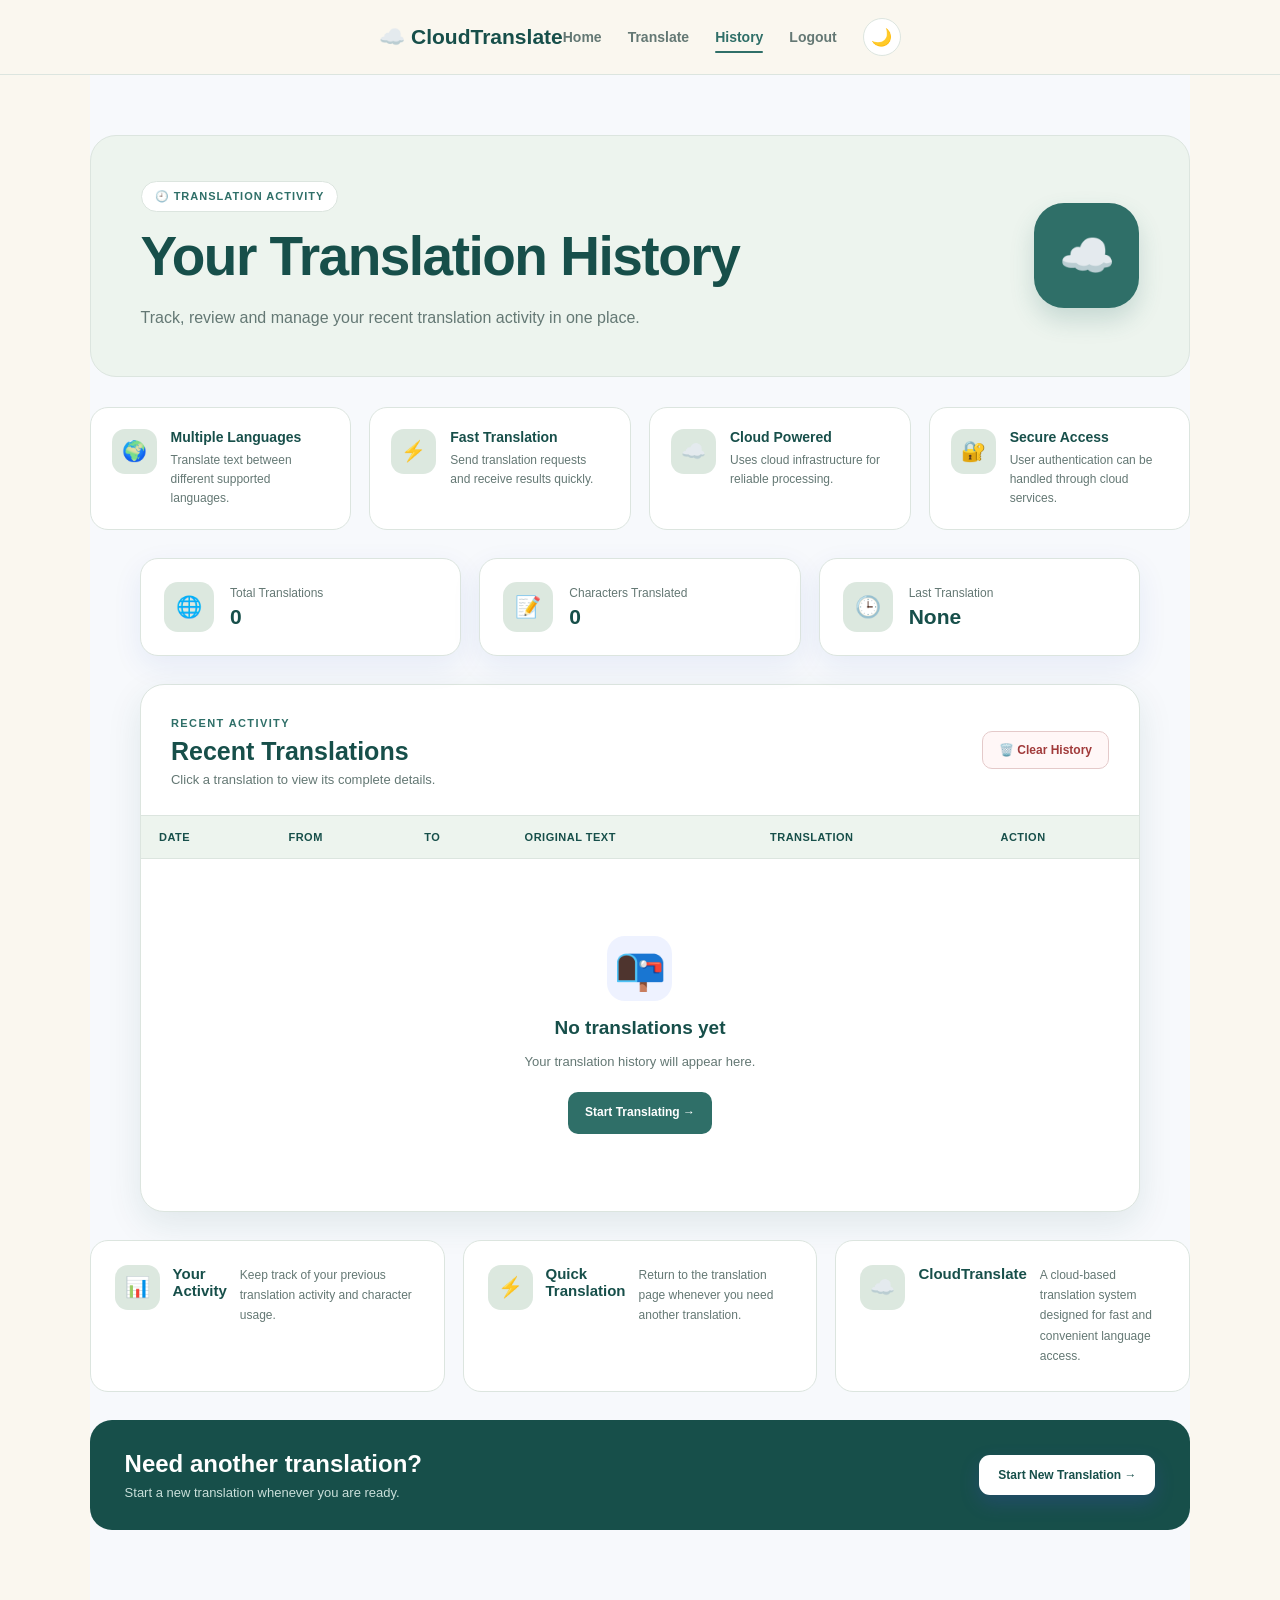
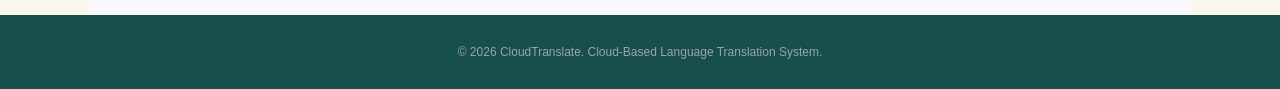
==== history.html @ 541ba76d "Initial CloudTranslate project" ====
<!DOCTYPE html>
<html lang="en">

<head>

    <meta charset="UTF-8">

    <meta
        name="viewport"
        content="width=device-width, initial-scale=1.0"
    >

    <title>Translation History - CloudTranslate</title>

    <link
        rel="stylesheet"
        href="css/style.css"
    >

    <style>

        /* =========================================
           CLOUDTRANSLATE HISTORY
           SAGE GREEN + CREAM THEME
        ========================================= */

        :root {

            --cream: #faf7ef;
            --cream-dark: #f1eadb;

            --sage: #dce8df;
            --sage-light: #edf4ee;

            --teal: #2f6f68;
            --dark-teal: #174f4a;

            --text: #18322f;
            --muted: #647874;

            --white: #ffffff;

            --border: #dce5df;

            --shadow:
                0 12px 35px
                rgba(23, 79, 74, 0.10);
        }


        /* =========================================
           PAGE
        ========================================= */

        body {

            margin: 0;

            background: var(--cream);

            color: var(--text);

            font-family:
                Arial,
                Helvetica,
                sans-serif;

            transition:
                background 0.3s ease,
                color 0.3s ease;
        }


        /* =========================================
           NAVBAR
        ========================================= */

        .navbar {

            width: 100%;

            box-sizing: border-box;

            padding: 18px 7%;

            background:
                rgba(250, 247, 239, 0.96);

            border-bottom:
                1px solid var(--border);

            position: sticky;

            top: 0;

            z-index: 1000;

            backdrop-filter:
                blur(12px);
        }


        .nav-container {

            display: flex;

            align-items: center;

            justify-content: space-between;

            max-width: 1180px;

            margin: auto;
        }


        .logo {

            color:
                var(--dark-teal);

            text-decoration: none;

            font-size: 21px;

            font-weight: 800;
        }


        .nav-links {

            display: flex;

            align-items: center;

            gap: 26px;
        }


        .nav-links a {

            color:
                var(--muted);

            text-decoration: none;

            font-size: 14px;

            font-weight: 600;

            transition: 0.2s ease;
        }


        .nav-links a:hover,
        .nav-links a.active {

            color:
                var(--teal);
        }


        .nav-links a.active {

            position: relative;
        }


        .nav-links a.active::after {

            content: "";

            position: absolute;

            left: 0;

            right: 0;

            bottom: -8px;

            height: 2px;

            background:
                var(--teal);

            border-radius: 5px;
        }


        .theme-toggle {

            width: 38px;

            height: 38px;

            border: 1px solid
                var(--border);

            border-radius: 50%;

            background:
                var(--white);

            cursor: pointer;

            font-size: 17px;

            transition: 0.2s ease;
        }


        .theme-toggle:hover {

            transform:
                translateY(-2px);

            border-color:
                var(--teal);
        }


        /* =========================================
           MAIN
        ========================================= */

        .history-page {

            width: 86%;

            max-width: 1180px;

            margin: auto;

            padding:
                60px 0 80px;
        }


        /* =========================================
           HERO
        ========================================= */

        .history-hero {

            display: flex;

            align-items: center;

            justify-content: space-between;

            gap: 30px;

            padding:
                45px 50px;

            margin-bottom: 30px;

            background:
                var(--sage-light);

            border:
                1px solid var(--border);

            border-radius: 26px;
        }


        .history-hero-content {

            max-width: 700px;
        }


        .history-hero-badge {

            display: inline-block;

            margin-bottom: 14px;

            padding:
                8px 13px;

            background:
                var(--white);

            border:
                1px solid var(--border);

            border-radius: 30px;

            color:
                var(--teal);

            font-size: 11px;

            font-weight: 800;

            letter-spacing: 1px;
        }


        .history-hero h1 {

            margin: 0;

            color:
                var(--dark-teal);

            font-size:
                clamp(35px, 5vw, 55px);

            line-height: 1.1;

            letter-spacing:
                -1.5px;
        }


        .history-hero p {

            max-width: 580px;

            margin:
                17px 0 0;

            color:
                var(--muted);

            font-size: 16px;

            line-height: 1.7;
        }


        .history-hero-icon {

            width: 105px;

            height: 105px;

            flex-shrink: 0;

            display: flex;

            align-items: center;

            justify-content: center;

            background:
                var(--teal);

            border-radius: 30px;

            color: white;

            font-size: 45px;

            box-shadow:
                0 12px 25px
                rgba(47,111,104,0.20);
        }


        /* =========================================
           FEATURE CARDS
        ========================================= */

        .history-features {

            display: grid;

            grid-template-columns:
                repeat(4, 1fr);

            gap: 18px;

            margin-bottom: 28px;
        }


        .history-feature-card {

            display: flex;

            align-items: flex-start;

            gap: 14px;

            padding: 21px;

            background:
                var(--white);

            border:
                1px solid var(--border);

            border-radius: 18px;

            transition: 0.25s ease;
        }


        .history-feature-card:hover {

            transform:
                translateY(-4px);

            box-shadow:
                var(--shadow);
        }


        .history-feature-icon {

            width: 45px;

            height: 45px;

            flex-shrink: 0;

            display: flex;

            align-items: center;

            justify-content: center;

            background:
                var(--sage);

            border-radius: 13px;

            font-size: 20px;
        }


        .history-feature-card h3 {

            margin:
                0 0 6px;

            color:
                var(--dark-teal);

            font-size: 14px;

            font-weight: 800;
        }


        .history-feature-card p {

            margin: 0;

            color:
                var(--muted);

            font-size: 12px;

            line-height: 1.6;
        }


        /* =========================================
           STATISTICS
        ========================================= */

        .history-stats {

            display: grid;

            grid-template-columns:
                repeat(3, 1fr);

            gap: 18px;

            margin-bottom: 28px;
        }


        .history-stat-card {

            display: flex;

            align-items: center;

            gap: 16px;

            padding: 23px;

            background:
                var(--white);

            border:
                1px solid var(--border);

            border-radius: 18px;

            transition: 0.25s ease;
        }


        .history-stat-card:hover {

            transform:
                translateY(-3px);

            box-shadow:
                var(--shadow);
        }


        .history-stat-icon {

            width: 50px;

            height: 50px;

            flex-shrink: 0;

            display: flex;

            align-items: center;

            justify-content: center;

            background:
                var(--sage);

            border-radius: 14px;

            font-size: 21px;
        }


        .history-stat-card span {

            display: block;

            margin-bottom: 5px;

            color:
                var(--muted);

            font-size: 12px;
        }


        .history-stat-card strong {

            display: block;

            color:
                var(--dark-teal);

            font-size: 21px;

            word-break: break-word;
        }


        /* =========================================
           HISTORY CARD
        ========================================= */

        .history-card {

            background:
                var(--white);

            border:
                1px solid var(--border);

            border-radius: 24px;

            box-shadow:
                var(--shadow);

            overflow: hidden;

            margin-bottom: 28px;
        }


        .history-card-header {

            display: flex;

            align-items: center;

            justify-content: space-between;

            gap: 20px;

            padding:
                28px 30px;

            border-bottom:
                1px solid var(--border);
        }


        .history-section-label {

            color:
                var(--teal);

            font-size: 11px;

            font-weight: 800;

            letter-spacing: 1.4px;
        }


        .history-card-header h2 {

            margin:
                6px 0;

            color:
                var(--dark-teal);

            font-size: 25px;
        }


        .history-card-header p {

            margin: 0;

            color:
                var(--muted);

            font-size: 13px;
        }


        /* =========================================
           CLEAR BUTTON
        ========================================= */

        .clear-history-button {

            padding:
                11px 16px;

            border:
                1px solid #e4caca;

            border-radius: 10px;

            background:
                #fff7f7;

            color:
                #a13b3b;

            font-size: 12px;

            font-weight: 700;

            cursor: pointer;

            transition: 0.2s ease;

            white-space: nowrap;
        }


        .clear-history-button:hover {

            background:
                #fceaea;

            transform:
                translateY(-1px);
        }


        /* =========================================
           TABLE
        ========================================= */

        .history-table-wrapper {

            width: 100%;

            overflow-x: auto;
        }


        .history-card table {

            width: 100%;

            border-collapse: collapse;

            min-width: 760px;
        }


        .history-card th {

            padding:
                15px 18px;

            text-align: left;

            background:
                var(--sage-light);

            color:
                var(--dark-teal);

            font-size: 11px;

            font-weight: 800;

            letter-spacing: 0.5px;

            border-bottom:
                1px solid var(--border);
        }


        .history-card td {

            padding:
                17px 18px;

            border-bottom:
                1px solid var(--border);

            color:
                var(--text);

            font-size: 12px;

            vertical-align: middle;
        }


        .history-card tbody tr {

            transition:
                background 0.2s ease;
        }


        .history-card tbody tr:hover {

            background:
                var(--sage-light);
        }


        .history-preview-text {

            max-width: 220px;

            color:
                var(--muted) !important;

            white-space: nowrap;

            overflow: hidden;

            text-overflow: ellipsis;
        }


        /* =========================================
           VIEW BUTTON
        ========================================= */

        .history-view-button {

            padding:
                8px 14px;

            border:
                1px solid var(--border);

            border-radius: 9px;

            background:
                var(--sage-light);

            color:
                var(--teal);

            font-size: 12px;

            font-weight: 800;

            cursor: pointer;

            transition: 0.2s ease;
        }


        .history-view-button:hover {

            background:
                var(--teal);

            color: white;

            border-color:
                var(--teal);
        }


        /* =========================================
           EMPTY HISTORY
        ========================================= */

        .empty-history {

            padding:
                60px 20px;

            text-align: center;
        }


        .empty-icon {

            font-size: 42px;

            margin-bottom: 12px;
        }


        .empty-history h3 {

            margin:
                0 0 8px;

            color:
                var(--dark-teal);

            font-size: 19px;
        }


        .empty-history p {

            margin:
                0 0 20px;

            color:
                var(--muted);

            font-size: 13px;
        }


        .history-translate-button {

            display: inline-block;

            padding:
                11px 17px;

            background:
                var(--teal);

            color: white;

            text-decoration: none;

            border-radius: 10px;

            font-size: 12px;

            font-weight: 800;
        }


        .history-translate-button:hover {

            background:
                var(--dark-teal);
        }


        /* =========================================
           INFO CARDS
        ========================================= */

        .history-info-grid {

            display: grid;

            grid-template-columns:
                repeat(3, 1fr);

            gap: 18px;

            margin-bottom: 28px;
        }


        .history-info-card {

            padding: 24px;

            background:
                var(--white);

            border:
                1px solid var(--border);

            border-radius: 18px;

            transition: 0.25s ease;
        }


        .history-info-card:hover {

            transform:
                translateY(-3px);

            box-shadow:
                var(--shadow);
        }


        .history-info-icon {

            width: 45px;

            height: 45px;

            display: flex;

            align-items: center;

            justify-content: center;

            margin-bottom: 15px;

            background:
                var(--sage);

            border-radius: 13px;

            font-size: 20px;
        }


        .history-info-card h3 {

            margin:
                0 0 8px;

            color:
                var(--dark-teal);

            font-size: 15px;
        }


        .history-info-card p {

            margin: 0;

            color:
                var(--muted);

            font-size: 12px;

            line-height: 1.7;
        }


        /* =========================================
           ACTION SECTION
        ========================================= */

        .history-action {

            display: flex;

            align-items: center;

            justify-content: space-between;

            gap: 25px;

            padding:
                30px 35px;

            background:
                var(--dark-teal);

            color: white;

            border-radius: 22px;
        }


        .history-action h2 {

            margin:
                0 0 7px;

            font-size: 24px;
        }


        .history-action p {

            margin: 0;

            color:
                #c9dfda;

            font-size: 13px;
        }


        .history-main-button {

            display: inline-block;

            padding:
                13px 19px;

            background:
                white;

            color:
                var(--dark-teal);

            text-decoration: none;

            border-radius: 11px;

            font-size: 12px;

            font-weight: 800;

            white-space: nowrap;

            transition: 0.2s ease;
        }


        .history-main-button:hover {

            transform:
                translateY(-2px);

            background:
                var(--sage-light);
        }


        /* =========================================
           FOOTER
        ========================================= */

        .footer {

            padding:
                30px 7%;

            background:
                var(--dark-teal);

            text-align: center;

            color:
                #c9dfda;

            font-size: 12px;
        }


        .footer p {

            margin: 0;
        }


        /* =========================================
           TRANSLATION MODAL
        ========================================= */

        .translation-modal {

            display: none;

            position: fixed;

            inset: 0;

            z-index: 9999;

            align-items: center;

            justify-content: center;

            padding: 20px;

            background:
                rgba(23, 79, 74, 0.55);

            backdrop-filter:
                blur(6px);
        }


        .translation-modal.show {

            display: flex;
        }


        .translation-modal-box {

            position: relative;

            width: 100%;

            max-width: 620px;

            max-height: 90vh;

            overflow-y: auto;

            padding: 32px;

            background:
                var(--white);

            border:
                1px solid var(--border);

            border-radius: 22px;

            box-shadow:
                0 25px 60px
                rgba(23,79,74,0.22);

            animation:
                translationModalIn
                0.25s ease;
        }


        @keyframes translationModalIn {

            from {

                opacity: 0;

                transform:
                    translateY(15px)
                    scale(0.97);
            }

            to {

                opacity: 1;

                transform:
                    translateY(0)
                    scale(1);
            }
        }


        /* =========================================
           CLOSE MODAL
        ========================================= */

        .close-translation-modal {

            position: absolute;

            top: 18px;

            right: 18px;

            width: 36px;

            height: 36px;

            border:
                1px solid var(--border);

            border-radius: 10px;

            background:
                var(--sage-light);

            color:
                var(--dark-teal);

            font-size: 15px;

            cursor: pointer;

            transition: 0.2s ease;
        }


        .close-translation-modal:hover {

            background:
                var(--sage);

            transform:
                scale(1.05);
        }


        /* =========================================
           MODAL ICON
        ========================================= */

        .translation-modal-icon {

            width: 52px;

            height: 52px;

            display: flex;

            align-items: center;

            justify-content: center;

            margin-bottom: 14px;

            border-radius: 14px;

            background:
                var(--sage);

            font-size: 24px;
        }


        /* =========================================
           MODAL TITLE
        ========================================= */

        .translation-modal-box h2 {

            margin: 0;

            color:
                var(--dark-teal);

            font-size: 24px;
        }


        .translation-modal-date {

            margin:
                6px 0 20px;

            color:
                var(--muted);

            font-size: 13px;
        }


        /* =========================================
           LANGUAGE FLOW
        ========================================= */

        .modal-language-flow {

            display: flex;

            align-items: center;

            gap: 12px;

            margin-bottom: 24px;

            padding:
                14px 16px;

            background:
                var(--sage-light);

            border:
                1px solid var(--border);

            border-radius: 12px;
        }


        .modal-language-flow span {

            color:
                var(--teal);

            font-size: 14px;

            font-weight: 800;
        }


        .modal-language-flow
        .modal-arrow {

            color:
                var(--muted);

            font-size: 18px;
        }


        /* =========================================
           MODAL TEXT
        ========================================= */

        .modal-text-section {

            margin-top: 18px;
        }


        .modal-text-section h3 {

            margin:
                0 0 8px;

            color:
                var(--dark-teal);

            font-size: 14px;
        }


        .modal-text-box {

            min-height: 70px;

            padding: 16px;

            background:
                var(--cream);

            border:
                1px solid var(--border);

            border-radius: 12px;

            color:
                var(--text);

            font-size: 14px;

            line-height: 1.7;

            white-space: pre-wrap;

            word-break: break-word;
        }


        .translated-modal-text {

            background:
                var(--sage-light);

            border-color:
                #bfd5ca;

            color:
                var(--dark-teal);
        }


        /* =========================================
           DARK MODE
        ========================================= */

        body.dark-mode {

            --cream: #102c29;
            --cream-dark: #153c38;

            --sage: #24534e;
            --sage-light: #183d39;

            --teal: #69aaa0;
            --dark-teal: #d8ebe6;

            --text: #e3efec;
            --muted: #a8bfba;

            --white: #173834;

            --border: #315a55;
        }


        body.dark-mode .navbar {

            background:
                rgba(16,44,41,0.96);
        }


        body.dark-mode
        .clear-history-button {

            background:
                #382626;

            border-color:
                #684040;

            color:
                #efaaaa;
        }


        body.dark-mode
        .clear-history-button:hover {

            background:
                #4a2d2d;
        }


        body.dark-mode
        .history-action {

            background:
                #0b2421;
        }


        body.dark-mode
        .history-main-button {

            color:
                #102c29;
        }


        body.dark-mode
        .translation-modal {

            background:
                rgba(4,25,22,0.72);
        }


        /* =========================================
           RESPONSIVE
        ========================================= */

        @media (max-width: 1000px) {

            .history-features {

                grid-template-columns:
                    repeat(2, 1fr);
            }

            .history-stats {

                grid-template-columns:
                    1fr;
            }

            .history-info-grid {

                grid-template-columns:
                    1fr;
            }
        }


        @media (max-width: 750px) {

            .nav-links {

                gap: 12px;
            }

            .nav-links a {

                font-size: 12px;
            }

            .history-page {

                width: 92%;

                padding-top: 40px;
            }

            .history-hero {

                padding:
                    32px 25px;

                flex-direction:
                    column;

                align-items:
                    flex-start;
            }

            .history-hero-icon {

                width: 75px;

                height: 75px;

                border-radius: 22px;

                font-size: 30px;
            }

            .history-card-header {

                flex-direction:
                    column;

                align-items:
                    flex-start;
            }

            .history-action {

                flex-direction:
                    column;

                align-items:
                    flex-start;
            }
        }


        @media (max-width: 600px) {

            .history-features {

                grid-template-columns:
                    1fr;
            }

            .nav-container {

                align-items:
                    flex-start;

                gap: 10px;
            }

            .nav-links {

                flex-wrap:
                    wrap;

                justify-content:
                    flex-end;
            }

            .translation-modal {

                padding: 12px;
            }

            .translation-modal-box {

                padding:
                    24px 18px;

                border-radius:
                    17px;
            }

            .translation-modal-box h2 {

                font-size: 20px;
            }
        }

    </style>

</head>


<body>


    <!-- =========================
         NAVBAR
    ========================= -->

    <nav class="navbar">

        <div class="nav-container">

            <a
                href="index.html"
                class="logo"
            >
                ☁️ CloudTranslate
            </a>


            <div class="nav-links">

                <a href="index.html">
                    Home
                </a>

                <a href="translate.html">
                    Translate
                </a>

                <a
                    href="history.html"
                    class="active"
                >
                    History
                </a>

                <a href="login.html">
                    Logout
                </a>

                <button
                    id="themeToggle"
                    class="theme-toggle"
                    aria-label="Toggle dark mode"
                >
                    🌙
                </button>

            </div>

        </div>

    </nav>


    <!-- =========================
         MAIN CONTENT
    ========================= -->

    <main class="history-page">


        <!-- HERO -->

        <section class="history-hero">

            <div class="history-hero-content">

                <span class="history-hero-badge">
                    🕘 TRANSLATION ACTIVITY
                </span>

                <h1>
                    Your Translation History
                </h1>

                <p>
                    Track, review and manage your
                    recent translation activity
                    in one place.
                </p>

            </div>


            <div class="history-hero-icon">
                ☁️
            </div>

        </section>


        <!-- FEATURE CARDS -->

        <section class="history-features">


            <div class="history-feature-card">

                <div class="history-feature-icon">
                    🌍
                </div>

                <div>

                    <h3>
                        Multiple Languages
                    </h3>

                    <p>
                        Translate text between
                        different supported languages.
                    </p>

                </div>

            </div>


            <div class="history-feature-card">

                <div class="history-feature-icon">
                    ⚡
                </div>

                <div>

                    <h3>
                        Fast Translation
                    </h3>

                    <p>
                        Send translation requests
                        and receive results quickly.
                    </p>

                </div>

            </div>


            <div class="history-feature-card">

                <div class="history-feature-icon">
                    ☁️
                </div>

                <div>

                    <h3>
                        Cloud Powered
                    </h3>

                    <p>
                        Uses cloud infrastructure
                        for reliable processing.
                    </p>

                </div>

            </div>


            <div class="history-feature-card">

                <div class="history-feature-icon">
                    🔐
                </div>

                <div>

                    <h3>
                        Secure Access
                    </h3>

                    <p>
                        User authentication can be
                        handled through cloud services.
                    </p>

                </div>

            </div>


        </section>


        <!-- STATISTICS -->

        <section class="history-stats">


            <div class="history-stat-card">

                <div class="history-stat-icon">
                    🌐
                </div>

                <div>

                    <span>
                        Total Translations
                    </span>

                    <strong id="totalTranslations">
                        0
                    </strong>

                </div>

            </div>


            <div class="history-stat-card">

                <div class="history-stat-icon">
                    📝
                </div>

                <div>

                    <span>
                        Characters Translated
                    </span>

                    <strong id="totalCharacters">
                        0
                    </strong>

                </div>

            </div>


            <div class="history-stat-card">

                <div class="history-stat-icon">
                    🕒
                </div>

                <div>

                    <span>
                        Last Translation
                    </span>

                    <strong id="lastTranslation">
                        None
                    </strong>

                </div>

            </div>


        </section>


        <!-- HISTORY TABLE -->

        <section class="history-card">


            <div class="history-card-header">

                <div>

                    <span class="history-section-label">
                        RECENT ACTIVITY
                    </span>

                    <h2>
                        Recent Translations
                    </h2>

                    <p>
                        Click a translation to view
                        its complete details.
                    </p>

                </div>


                <button
                    id="clearHistoryButton"
                    class="clear-history-button"
                >
                    🗑️ Clear History
                </button>

            </div>


            <div class="history-table-wrapper">

                <table>

                    <thead>

                        <tr>

                            <th>
                                Date
                            </th>

                            <th>
                                From
                            </th>

                            <th>
                                To
                            </th>

                            <th>
                                Original Text
                            </th>

                            <th>
                                Translation
                            </th>

                            <th>
                                Action
                            </th>

                        </tr>

                    </thead>


                    <tbody id="historyTableBody">

                    </tbody>

                </table>

            </div>

        </section>


        <!-- INFO CARDS -->

        <section class="history-info-grid">


            <div class="history-info-card">

                <div class="history-info-icon">
                    📊
                </div>

                <h3>
                    Your Activity
                </h3>

                <p>
                    Keep track of your previous
                    translation activity and
                    character usage.
                </p>

            </div>


            <div class="history-info-card">

                <div class="history-info-icon">
                    ⚡
                </div>

                <h3>
                    Quick Translation
                </h3>

                <p>
                    Return to the translation
                    page whenever you need
                    another translation.
                </p>

            </div>


            <div class="history-info-card">

                <div class="history-info-icon">
                    ☁️
                </div>

                <h3>
                    CloudTranslate
                </h3>

                <p>
                    A cloud-based translation
                    system designed for fast
                    and convenient language access.
                </p>

            </div>


        </section>


        <!-- START TRANSLATION -->

        <section class="history-action">

            <div>

                <h2>
                    Need another translation?
                </h2>

                <p>
                    Start a new translation
                    whenever you are ready.
                </p>

            </div>


            <a
                href="translate.html"
                class="history-main-button"
            >
                Start New Translation →
            </a>

        </section>


    </main>


    <!-- FOOTER -->

    <footer class="footer">

        <p>
            © 2026 CloudTranslate.
            Cloud-Based Language Translation System.
        </p>

    </footer>


    <!-- =========================
         TRANSLATION DETAILS MODAL
    ========================= -->

    <div
        id="translationModal"
        class="translation-modal"
    >

        <div
            class="translation-modal-box"
        >


            <button
                id="closeTranslationModal"
                class="close-translation-modal"
                aria-label="Close"
            >
                ✕
            </button>


            <div class="translation-modal-icon">
                🌐
            </div>


            <h2>
                Translation Details
            </h2>


            <p class="translation-modal-date">

                <span id="modalDate">
                    -
                </span>

            </p>


            <div class="modal-language-flow">

                <span id="modalFromLanguage">
                    English
                </span>

                <span class="modal-arrow">
                    →
                </span>

                <span id="modalToLanguage">
                    Hindi
                </span>

            </div>


            <div class="modal-text-section">

                <h3>
                    📝 Original Text
                </h3>

                <div
                    id="modalOriginalText"
                    class="modal-text-box"
                >
                    -
                </div>

            </div>


            <div class="modal-text-section">

                <h3>
                    🔄 Translation
                </h3>

                <div
                    id="modalTranslatedText"
                    class="modal-text-box translated-modal-text"
                >
                    -
                </div>

            </div>


        </div>

    </div>


    <!-- HISTORY JAVASCRIPT -->

    <script src="js/history.js"></script>


    <!-- DARK MODE -->

    <script>

        const themeToggle =
            document.getElementById(
                "themeToggle"
            );


        const savedTheme =
            localStorage.getItem(
                "cloudTranslateTheme"
            );


        if (savedTheme === "dark") {

            document.body.classList.add(
                "dark-mode"
            );

            themeToggle.innerText =
                "☀️";

        }


        themeToggle.addEventListener(
            "click",
            function () {

                document.body.classList.toggle(
                    "dark-mode"
                );


                if (
                    document.body.classList.contains(
                        "dark-mode"
                    )
                ) {

                    themeToggle.innerText =
                        "☀️";

                    localStorage.setItem(
                        "cloudTranslateTheme",
                        "dark"
                    );

                } else {

                    themeToggle.innerText =
                        "🌙";

                    localStorage.setItem(
                        "cloudTranslateTheme",
                        "light"
                    );

                }

            }
        );

    </script>


</body>

</html>
---- css/style.css ----
* {
    margin: 0;
    padding: 0;
    box-sizing: border-box;
}

html {
    scroll-behavior: smooth;
}

body {
    font-family: Arial, Helvetica, sans-serif;
    background: #f7f9fc;
    color: #172033;
}


/* =========================
   NAVBAR
========================= */

.navbar {
    width: 100%;
    padding: 20px 8%;
    display: flex;
    justify-content: space-between;
    align-items: center;
    background: white;
    border-bottom: 1px solid #e8edf5;
}

.logo {
    font-size: 22px;
    font-weight: bold;
    color: #2563eb;
}

.nav-links {
    display: flex;
    gap: 30px;
}

.nav-links a {
    text-decoration: none;
    color: #4b5563;
    font-weight: 600;
}

.nav-links a:hover {
    color: #2563eb;
}


/* =========================
   HERO
========================= */

.hero {
    min-height: 620px;
    padding: 80px 8%;
    display: flex;
    align-items: center;
    justify-content: space-between;
    gap: 60px;
    background:
        linear-gradient(135deg, #eef5ff, #ffffff);
}

.hero-content {
    max-width: 600px;
}

.small-title {
    color: #2563eb;
    font-size: 13px;
    font-weight: bold;
    letter-spacing: 1.5px;
    margin-bottom: 20px;
}

.hero h1 {
    font-size: 58px;
    line-height: 1.08;
    margin-bottom: 25px;
}

.hero h1 span {
    color: #2563eb;
}

.hero-text {
    font-size: 18px;
    line-height: 1.7;
    color: #64748b;
    margin-bottom: 35px;
}

.hero-buttons {
    display: flex;
    gap: 15px;
}

.primary-button,
.secondary-button {
    display: inline-block;
    padding: 14px 24px;
    border-radius: 10px;
    text-decoration: none;
    font-weight: bold;
}

.primary-button {
    background: #2563eb;
    color: white;
}

.primary-button:hover {
    background: #1d4ed8;
}

.secondary-button {
    background: white;
    color: #2563eb;
    border: 1px solid #dbe3f0;
}


/* =========================
   TRANSLATION CARD
========================= */

.translation-card {
    width: 430px;
    padding: 25px;
    background: white;
    border-radius: 18px;
    box-shadow: 0 20px 50px rgba(30, 64, 175, 0.12);
    border: 1px solid #e5eaf2;
}

.card-header {
    display: flex;
    align-items: center;
    gap: 10px;
    font-weight: bold;
    padding-bottom: 20px;
    border-bottom: 1px solid #edf0f5;
}

.online {
    margin-left: auto;
    color: #16a34a;
    font-size: 12px;
}

.language-row {
    display: flex;
    align-items: center;
    justify-content: space-between;
    padding: 20px 0;
}

.language-row small {
    display: block;
    color: #94a3b8;
    font-size: 10px;
    margin-bottom: 5px;
}

.language-row strong {
    font-size: 14px;
}

.swap {
    font-size: 25px;
    color: #2563eb;
}

.text-box,
.result-box {
    padding: 18px;
    border-radius: 10px;
    line-height: 1.5;
}

.text-box {
    background: #f8fafc;
    border: 1px solid #e2e8f0;
}

.result-box {
    background: #eff6ff;
    border: 1px solid #bfdbfe;
    color: #1e40af;
}

.translation-arrow {
    text-align: center;
    color: #2563eb;
    font-size: 20px;
    padding: 8px;
}


/* =========================
   ABOUT
========================= */

.about {
    max-width: 850px;
    margin: auto;
    text-align: center;
    padding: 90px 20px 50px;
}

.section-label {
    color: #2563eb;
    font-size: 12px;
    font-weight: bold;
    letter-spacing: 2px;
    margin-bottom: 15px;
}

.about h2 {
    font-size: 36px;
    margin-bottom: 20px;
}

.about p:not(.section-label) {
    color: #64748b;
    line-height: 1.8;
}


/* =========================
   FEATURES
========================= */

.features {
    padding: 50px 8% 90px;
    display: grid;
    grid-template-columns: repeat(4, 1fr);
    gap: 20px;
}

.feature-card {
    background: white;
    padding: 30px;
    border-radius: 15px;
    border: 1px solid #e5eaf2;
    transition: 0.3s;
}

.feature-card:hover {
    transform: translateY(-5px);
    box-shadow: 0 15px 35px rgba(30, 64, 175, 0.1);
}

.feature-icon {
    font-size: 30px;
    margin-bottom: 15px;
}

.feature-card h3 {
    margin-bottom: 10px;
}

.feature-card p {
    color: #64748b;
    line-height: 1.6;
}


/* =========================
   FOOTER
========================= */

footer {
    background: #111827;
    color: white;
    text-align: center;
    padding: 40px 20px;
}

footer p {
    color: #9ca3af;
    margin-top: 10px;
}

footer .copyright {
    font-size: 13px;
    margin-top: 20px;
}


/* =========================
   RESPONSIVE
========================= */

@media (max-width: 900px) {

    .hero {
        flex-direction: column;
        text-align: center;
    }

    .hero-buttons {
        justify-content: center;
    }

    .features {
        grid-template-columns: repeat(2, 1fr);
    }

}

@media (max-width: 600px) {

    .navbar {
        padding: 18px 5%;
    }

    .nav-links {
        gap: 12px;
    }

    .hero {
        padding: 60px 5%;
    }

    .hero h1 {
        font-size: 40px;
    }

    .translation-card {
        width: 100%;
    }

    .features {
        grid-template-columns: 1fr;
    }

}
/* =========================
   LOGIN PAGE
========================= */

.login-section {
    min-height: calc(100vh - 82px);
    display: flex;
    justify-content: center;
    align-items: center;
    padding: 60px 20px;
    background: linear-gradient(135deg, #eef5ff, #ffffff);
}

.login-card {
    width: 100%;
    max-width: 430px;
    background: white;
    padding: 40px;
    border-radius: 20px;
    border: 1px solid #e5eaf2;
    box-shadow: 0 20px 50px rgba(30, 64, 175, 0.12);
}

.login-icon {
    width: 60px;
    height: 60px;
    margin: 0 auto 20px;
    display: flex;
    align-items: center;
    justify-content: center;
    background: #eff6ff;
    border-radius: 15px;
    font-size: 30px;
}

.login-card h1 {
    text-align: center;
    font-size: 30px;
    margin-bottom: 10px;
    color: #172033;
}

.login-subtitle {
    text-align: center;
    color: #64748b;
    margin-bottom: 30px;
    line-height: 1.5;
}

.login-card form {
    display: flex;
    flex-direction: column;
}

.login-card label {
    font-size: 14px;
    font-weight: 600;
    color: #374151;
    margin-bottom: 8px;
}

.login-card input {
    width: 100%;
    padding: 14px 15px;
    margin-bottom: 20px;
    border: 1px solid #dbe3f0;
    border-radius: 10px;
    font-size: 15px;
    outline: none;
    background: #f8fafc;
}

.login-card input:focus {
    border-color: #2563eb;
    background: white;
}

.login-button {
    width: 100%;
    padding: 14px;
    margin-top: 5px;
    border: none;
    border-radius: 10px;
    background: #2563eb;
    color: white;
    font-size: 16px;
    font-weight: bold;
    cursor: pointer;
}

.login-button:hover {
    background: #1d4ed8;
}

.login-note {
    text-align: center;
    margin-top: 25px;
    font-size: 12px;
    color: #94a3b8;
    line-height: 1.5;
}


/* Login page footer spacing */

.login-section + footer {
    padding: 30px 20px;
}


/* Mobile */

@media (max-width: 600px) {

    .login-section {
        padding: 40px 15px;
    }

    .login-card {
        padding: 30px 22px;
    }

}
/* =========================
   CLEAN LOGIN PAGE
========================= */

.login-page {
    background: #f7f9fc;
    min-height: 100vh;
}

.login-container {
    min-height: calc(100vh - 150px);
    display: flex;
    justify-content: center;
    align-items: center;
    padding: 60px 20px;
    background: linear-gradient(135deg, #eef5ff, #ffffff);
}

.login-card {
    width: 100%;
    max-width: 430px;
    background: #ffffff;
    padding: 45px;
    border-radius: 20px;
    border: 1px solid #e5eaf2;
    box-shadow: 0 20px 50px rgba(30, 64, 175, 0.12);
}

.login-icon {
    width: 65px;
    height: 65px;
    margin: 0 auto 20px;
    display: flex;
    align-items: center;
    justify-content: center;
    background: #eff6ff;
    border-radius: 16px;
    font-size: 30px;
}

.login-card h1 {
    text-align: center;
    font-size: 30px;
    color: #172033;
    margin-bottom: 10px;
}

.login-subtitle {
    text-align: center;
    color: #64748b;
    font-size: 15px;
    margin-bottom: 30px;
}

.form-group {
    margin-bottom: 20px;
}

.form-group label {
    display: block;
    font-size: 14px;
    font-weight: 600;
    color: #374151;
    margin-bottom: 8px;
}

.form-group input {
    width: 100%;
    padding: 14px 15px;
    border: 1px solid #dbe3f0;
    border-radius: 10px;
    background: #f8fafc;
    font-size: 15px;
    color: #172033;
    outline: none;
}

.form-group input:focus {
    border-color: #2563eb;
    background: #ffffff;
}

.login-button {
    width: 100%;
    padding: 14px;
    border: none;
    border-radius: 10px;
    background: #2563eb;
    color: white;
    font-size: 16px;
    font-weight: bold;
    cursor: pointer;
}

.login-button:hover {
    background: #1d4ed8;
}

.login-note {
    text-align: center;
    color: #94a3b8;
    font-size: 12px;
    line-height: 1.6;
    margin-top: 25px;
}

.login-page footer {
    padding: 30px 20px;
}

@media (max-width: 600px) {

    .login-card {
        padding: 30px 22px;
    }

    .login-container {
        padding: 40px 15px;
    }

}
/* =========================
   TRANSLATE PAGE
========================= */

.translate-page {
    background: #f7f9fc;
}

.translate-container {
    min-height: calc(100vh - 150px);
    padding: 60px 8%;
    background: linear-gradient(135deg, #eef5ff, #ffffff);
}

.translate-heading {
    text-align: center;
    max-width: 700px;
    margin: 0 auto 40px;
}

.translate-heading h1 {
    font-size: 40px;
    margin-bottom: 12px;
    color: #172033;
}

.translate-heading p:not(.section-label) {
    color: #64748b;
    line-height: 1.6;
}

.translator-card {
    max-width: 1000px;
    margin: auto;
    padding: 30px;
    background: white;
    border: 1px solid #e5eaf2;
    border-radius: 20px;
    box-shadow: 0 20px 50px rgba(30, 64, 175, 0.10);
}

.language-selection {
    display: flex;
    align-items: end;
    justify-content: center;
    gap: 25px;
    margin-bottom: 30px;
}

.language-box {
    flex: 1;
}

.language-box label {
    display: block;
    color: #64748b;
    font-size: 12px;
    font-weight: bold;
    margin-bottom: 8px;
}

.language-box select {
    width: 100%;
    padding: 13px;
    border: 1px solid #dbe3f0;
    border-radius: 10px;
    background: #f8fafc;
    font-size: 15px;
    outline: none;
}

.swap-icon {

    width: 48px;
    height: 48px;

    display: flex;
    align-items: center;
    justify-content: center;

    background: #eef2ff;
    color: #4f46e5;

    border: none;
    border-radius: 50%;

    font-size: 24px;
    font-weight: bold;

    margin-bottom: 2px;

    cursor: pointer;

    transition: all 0.2s ease;
}

.swap-icon:hover {

    background: #e0e7ff;
    transform: rotate(180deg);

}

.swap-icon:active {

    transform: scale(0.92);

}

.translation-area {
    display: grid;
    grid-template-columns: 1fr 1fr;
    gap: 20px;
}

.text-panel {
    border: 1px solid #dbe3f0;
    border-radius: 12px;
    overflow: hidden;
}

.panel-header {
    display: flex;
    justify-content: space-between;
    align-items: center;
    padding: 14px 16px;
    background: #f8fafc;
    border-bottom: 1px solid #e5eaf2;
    font-size: 14px;
    font-weight: bold;
    color: #374151;
}

.text-panel textarea {
    width: 100%;
    height: 220px;
    padding: 18px;
    border: none;
    outline: none;
    resize: vertical;
    font-family: inherit;
    font-size: 15px;
    line-height: 1.6;
    color: #172033;
}

.translated-text {
    min-height: 220px;
    padding: 18px;
    color: #1e40af;
    line-height: 1.6;
    background: #eff6ff;
}

.copy-button {
    border: none;
    background: transparent;
    color: #2563eb;
    font-weight: bold;
    cursor: pointer;
}

.copy-button:hover {
    color: #1d4ed8;
}

.translate-button {
    display: block;
    width: 250px;
    margin: 30px auto 0;
    padding: 15px;
    border: none;
    border-radius: 10px;
    background: #2563eb;
    color: white;
    font-size: 16px;
    font-weight: bold;
    cursor: pointer;
}

.translate-button:hover {
    background: #1d4ed8;
}

.translate-message {
    text-align: center;
    margin-top: 15px;
    font-size: 14px;
    color: #64748b;
}


/* Translate page mobile */

@media (max-width: 700px) {

    .translate-container {
        padding: 40px 5%;
    }

    .language-selection {
        flex-direction: column;
        align-items: stretch;
        gap: 15px;
    }

    .swap-icon {
        margin: auto;
    }

    .translation-area {
        grid-template-columns: 1fr;
    }

    .translator-card {
        padding: 20px;
    }

}
/* =========================
   HISTORY PAGE
========================= */

.history-page {
    background: #f7f9fc;
}

.history-container {
    min-height: calc(100vh - 150px);
    padding: 60px 8%;
    background: linear-gradient(135deg, #eef5ff, #ffffff);
}

.history-heading {
    text-align: center;
    max-width: 700px;
    margin: 0 auto 40px;
}

.history-heading h1 {
    font-size: 40px;
    color: #172033;
    margin-bottom: 12px;
}

.history-heading p:not(.section-label) {
    color: #64748b;
    line-height: 1.6;
}


/* Statistics */

.history-stats {
    max-width: 1000px;
    margin: 0 auto 30px;

    display: grid;
    grid-template-columns: repeat(3, 1fr);
    gap: 20px;
}

.history-stat-card {
    display: flex;
    align-items: center;
    gap: 15px;

    background: white;
    padding: 22px;

    border: 1px solid #e5eaf2;
    border-radius: 15px;

    box-shadow: 0 10px 30px rgba(30, 64, 175, 0.06);
}

.stat-icon {
    width: 48px;
    height: 48px;

    display: flex;
    align-items: center;
    justify-content: center;

    background: #eff6ff;
    border-radius: 12px;

    font-size: 23px;
}

.history-stat-card span {
    display: block;
    color: #64748b;
    font-size: 13px;
    margin-bottom: 5px;
}

.history-stat-card strong {
    display: block;
    color: #172033;
    font-size: 22px;
}


/* History Card */

.history-card {
    max-width: 1000px;
    margin: auto;

    background: white;

    border: 1px solid #e5eaf2;
    border-radius: 18px;

    box-shadow: 0 15px 40px rgba(30, 64, 175, 0.08);

    overflow: hidden;
}

.history-card-header {
    padding: 25px;

    display: flex;
    justify-content: space-between;
    align-items: center;

    border-bottom: 1px solid #e5eaf2;
}

.history-card-header h2 {
    color: #172033;
    margin-bottom: 5px;
}

.history-card-header p {
    color: #64748b;
    font-size: 14px;
}

.clear-history-button {
    padding: 10px 16px;

    border: 1px solid #fecaca;
    border-radius: 8px;

    background: #fff1f2;
    color: #dc2626;

    font-weight: 600;
    cursor: pointer;
}

.clear-history-button:hover {
    background: #fee2e2;
}


/* Table */

.table-container {
    width: 100%;
    overflow-x: auto;
}

table {
    width: 100%;
    border-collapse: collapse;
}

th {
    padding: 15px;

    background: #f8fafc;

    color: #64748b;

    font-size: 12px;
    text-align: left;

    text-transform: uppercase;
}

td {
    padding: 18px 15px;

    border-top: 1px solid #edf0f5;

    color: #374151;

    font-size: 14px;
}


/* Empty History */

.empty-history {
    text-align: center;
    padding: 60px 20px;
}

.empty-icon {
    font-size: 45px;
    margin-bottom: 15px;
}

.empty-history h3 {
    color: #172033;
    margin-bottom: 8px;
}

.empty-history p {
    color: #94a3b8;
    margin-bottom: 20px;
}

.history-translate-button {
    display: inline-block;

    padding: 12px 20px;

    background: #2563eb;
    color: white;

    border-radius: 9px;

    text-decoration: none;
    font-weight: bold;
}

.history-translate-button:hover {
    background: #1d4ed8;
}


/* Mobile */

@media (max-width: 750px) {

    .history-container {
        padding: 40px 5%;
    }

    .history-heading h1 {
        font-size: 32px;
    }

    .history-stats {
        grid-template-columns: 1fr;
    }

    .history-card-header {
        flex-direction: column;
        align-items: flex-start;
        gap: 15px;
    }

}
/* =========================
   HISTORY PAGE
========================= */

.history-page {
    background: #f7f9fc;
}

.history-container {
    min-height: calc(100vh - 150px);
    padding: 60px 8%;
    background: linear-gradient(135deg, #eef5ff, #ffffff);
}

.history-heading {
    text-align: center;
    max-width: 700px;
    margin: 0 auto 40px;
}

.history-heading h1 {
    font-size: 40px;
    color: #172033;
    margin-bottom: 12px;
}

.history-heading p:not(.section-label) {
    color: #64748b;
    line-height: 1.6;
}


/* Statistics */

.history-stats {
    max-width: 1000px;
    margin: 0 auto 30px;

    display: grid;
    grid-template-columns: repeat(3, 1fr);
    gap: 20px;
}

.history-stat-card {
    display: flex;
    align-items: center;
    gap: 15px;

    background: white;
    padding: 22px;

    border: 1px solid #e5eaf2;
    border-radius: 15px;

    box-shadow: 0 10px 30px rgba(30, 64, 175, 0.06);
}

.stat-icon {
    width: 48px;
    height: 48px;

    display: flex;
    align-items: center;
    justify-content: center;

    background: #eff6ff;
    border-radius: 12px;

    font-size: 23px;
}

.history-stat-card span {
    display: block;
    color: #64748b;
    font-size: 13px;
    margin-bottom: 5px;
}

.history-stat-card strong {
    display: block;
    color: #172033;
    font-size: 22px;
}


/* History Card */

.history-card {
    max-width: 1000px;
    margin: auto;

    background: white;

    border: 1px solid #e5eaf2;
    border-radius: 18px;

    box-shadow: 0 15px 40px rgba(30, 64, 175, 0.08);

    overflow: hidden;
}

.history-card-header {
    padding: 25px;

    display: flex;
    justify-content: space-between;
    align-items: center;

    border-bottom: 1px solid #e5eaf2;
}

.history-card-header h2 {
    color: #172033;
    margin-bottom: 5px;
}

.history-card-header p {
    color: #64748b;
    font-size: 14px;
}

.clear-history-button {
    padding: 10px 16px;

    border: 1px solid #fecaca;
    border-radius: 8px;

    background: #fff1f2;
    color: #dc2626;

    font-weight: 600;
    cursor: pointer;
}

.clear-history-button:hover {
    background: #fee2e2;
}


/* Table */

.table-container {
    width: 100%;
    overflow-x: auto;
}

table {
    width: 100%;
    border-collapse: collapse;
}

th {
    padding: 15px;

    background: #f8fafc;

    color: #64748b;

    font-size: 12px;
    text-align: left;

    text-transform: uppercase;
}

td {
    padding: 18px 15px;

    border-top: 1px solid #edf0f5;

    color: #374151;

    font-size: 14px;
}


/* Empty History */

.empty-history {
    text-align: center;
    padding: 60px 20px;
}

.empty-icon {
    font-size: 45px;
    margin-bottom: 15px;
}

.empty-history h3 {
    color: #172033;
    margin-bottom: 8px;
}

.empty-history p {
    color: #94a3b8;
    margin-bottom: 20px;
}

.history-translate-button {
    display: inline-block;

    padding: 12px 20px;

    background: #2563eb;
    color: white;

    border-radius: 9px;

    text-decoration: none;
    font-weight: bold;
}

.history-translate-button:hover {
    background: #1d4ed8;
}


/* Mobile */

@media (max-width: 750px) {

    .history-container {
        padding: 40px 5%;
    }

    .history-heading h1 {
        font-size: 32px;
    }

    .history-stats {
        grid-template-columns: 1fr;
    }

    .history-card-header {
        flex-direction: column;
        align-items: flex-start;
        gap: 15px;
    }

}
/* =========================
   CLOUDTRANSLATE HISTORY
========================= */

.history-page {
    background: #f7f9fc;
}

.history-container {
    min-height: calc(100vh - 150px);
    padding: 60px 8%;
    background: linear-gradient(135deg, #eef5ff, #ffffff);
}

.history-heading {
    text-align: center;
    max-width: 700px;
    margin: 0 auto 40px;
}

.history-heading h1 {
    font-size: 40px;
    color: #172033;
    margin: 10px 0 12px;
}

.history-heading p {
    color: #64748b;
    line-height: 1.6;
}


/* STATISTICS */

.history-stats {
    max-width: 1000px;
    margin: 0 auto 30px;
    display: grid;
    grid-template-columns: repeat(3, 1fr);
    gap: 20px;
}

.history-stat-card {
    display: flex;
    align-items: center;
    gap: 15px;
    background: #ffffff;
    padding: 22px;
    border: 1px solid #e5eaf2;
    border-radius: 15px;
    box-shadow: 0 10px 30px rgba(30, 64, 175, 0.08);
}

.stat-icon {
    width: 48px;
    height: 48px;
    display: flex;
    align-items: center;
    justify-content: center;
    background: #eff6ff;
    border-radius: 12px;
    font-size: 23px;
}

.history-stat-card span {
    display: block;
    color: #64748b;
    font-size: 13px;
    margin-bottom: 5px;
}

.history-stat-card strong {
    display: block;
    color: #172033;
    font-size: 22px;
}


/* HISTORY CARD */

.history-card {
    max-width: 1000px;
    margin: auto;
    background: #ffffff;
    border: 1px solid #e5eaf2;
    border-radius: 18px;
    box-shadow: 0 15px 40px rgba(30, 64, 175, 0.08);
    overflow: hidden;
}

.history-card-header {
    padding: 25px;
    display: flex;
    justify-content: space-between;
    align-items: center;
    border-bottom: 1px solid #e5eaf2;
}

.history-card-header h2 {
    color: #172033;
    margin: 0 0 5px;
}

.history-card-header p {
    color: #64748b;
    font-size: 14px;
    margin: 0;
}


/* CLEAR BUTTON */

.clear-history-button {
    padding: 10px 16px;
    border: 1px solid #fecaca;
    border-radius: 8px;
    background: #fff1f2;
    color: #dc2626;
    font-weight: 600;
    cursor: pointer;
}

.clear-history-button:hover {
    background: #fee2e2;
}


/* TABLE */

.table-container {
    width: 100%;
    overflow-x: auto;
}

.history-card table {
    width: 100%;
    border-collapse: collapse;
}

.history-card th {
    padding: 15px;
    background: #f8fafc;
    color: #64748b;
    font-size: 12px;
    text-align: left;
    text-transform: uppercase;
}

.history-card td {
    padding: 18px 15px;
    border-top: 1px solid #edf0f5;
    color: #374151;
    font-size: 14px;
}


/* EMPTY HISTORY */

.empty-history {
    text-align: center;
    padding: 60px 20px;
}

.empty-icon {
    font-size: 45px;
    margin-bottom: 15px;
}

.empty-history h3 {
    color: #172033;
    margin: 0 0 8px;
}

.empty-history p {
    color: #94a3b8;
    margin-bottom: 20px;
}

.history-translate-button {
    display: inline-block;
    padding: 12px 20px;
    background: #2563eb;
    color: #ffffff;
    border-radius: 9px;
    text-decoration: none;
    font-weight: bold;
}

.history-translate-button:hover {
    background: #1d4ed8;
}


/* MOBILE */

@media (max-width: 750px) {

    .history-container {
        padding: 40px 5%;
    }

    .history-heading h1 {
        font-size: 32px;
    }

    .history-stats {
        grid-template-columns: 1fr;
    }

    .history-card-header {
        flex-direction: column;
        align-items: flex-start;
        gap: 15px;
    }
}
/* =====================================================
   CLOUDTRANSLATE - ADVANCED TRANSLATE PAGE
===================================================== */


/* =========================
   TRANSLATE HERO
========================= */

.translate-hero {

    display: flex;
    justify-content: space-between;
    align-items: center;

    gap: 30px;

    margin-bottom: 35px;

}


.translate-hero h1 {

    font-size: 42px;

    line-height: 1.15;

    margin: 8px 0 15px;

    color: #172554;

}


.translate-hero h1 span {

    color: #4f46e5;

}


.translate-description {

    max-width: 650px;

    color: #64748b;

    font-size: 16px;

    line-height: 1.7;

}


.translate-hero-badge {

    display: flex;

    align-items: center;

    gap: 14px;

    padding: 16px 20px;

    background: rgba(255,255,255,0.9);

    border: 1px solid #e2e8f0;

    border-radius: 16px;

    box-shadow: 0 10px 30px rgba(15,23,42,0.08);

    min-width: 210px;

}


.hero-badge-icon {

    width: 48px;

    height: 48px;

    display: flex;

    align-items: center;

    justify-content: center;

    background: #eef2ff;

    border-radius: 12px;

    font-size: 23px;

}


.translate-hero-badge strong {

    display: block;

    color: #1e293b;

    font-size: 15px;

}


.translate-hero-badge span {

    display: block;

    margin-top: 4px;

    color: #64748b;

    font-size: 12px;

}


/* =========================
   LANGUAGE SELECTION
========================= */

.language-selection {

    display: flex;

    align-items: flex-end;

    justify-content: center;

    gap: 20px;

    margin-bottom: 28px;

}


.language-box {

    flex: 1;

}


.language-box label {

    display: block;

    margin-bottom: 8px;

    font-size: 11px;

    font-weight: 700;

    letter-spacing: 1px;

    color: #64748b;

}


.language-select-wrapper {

    display: flex;

    align-items: center;

    gap: 10px;

    background: #f8fafc;

    border: 1px solid #e2e8f0;

    border-radius: 12px;

    padding: 0 14px;

    transition: 0.2s ease;

}


.language-select-wrapper:focus-within {

    border-color: #818cf8;

    box-shadow: 0 0 0 3px rgba(99,102,241,0.1);

}


.language-icon {

    font-size: 18px;

}


.language-select-wrapper select {

    width: 100%;

    border: none;

    outline: none;

    background: transparent;

    padding: 14px 5px;

    font-size: 14px;

    font-weight: 600;

    color: #1e293b;

    cursor: pointer;

}


/* =========================
   SWAP BUTTON
========================= */

.swap-icon {

    flex-shrink: 0;

    width: 48px;

    height: 48px;

    display: flex;

    align-items: center;

    justify-content: center;

    border: 1px solid #c7d2fe;

    border-radius: 50%;

    background: #eef2ff;

    color: #4f46e5;

    font-size: 24px;

    font-weight: bold;

    cursor: pointer;

    transition: all 0.25s ease;

}


.swap-icon:hover {

    background: #4f46e5;

    color: white;

    transform: rotate(180deg);

    box-shadow: 0 8px 20px rgba(79,70,229,0.25);

}


.swap-icon:active {

    transform: scale(0.92);

}


/* =========================
   TRANSLATION AREA
========================= */

.translation-area {

    display: grid;

    grid-template-columns: 1fr 1fr;

    gap: 18px;

}


.text-panel {

    min-height: 290px;

    display: flex;

    flex-direction: column;

    background: #ffffff;

    border: 1px solid #e2e8f0;

    border-radius: 18px;

    overflow: hidden;

    transition: 0.2s ease;

}


.text-panel:focus-within {

    border-color: #818cf8;

    box-shadow: 0 8px 30px rgba(79,70,229,0.08);

}


.result-panel {

    background: #fafbff;

}


.panel-header {

    display: flex;

    align-items: center;

    justify-content: space-between;

    padding: 15px 18px;

    border-bottom: 1px solid #eef2f7;

}


.panel-title {

    display: flex;

    align-items: center;

    gap: 8px;

    font-size: 14px;

    font-weight: 700;

    color: #1e293b;

}


.panel-icon {

    font-size: 17px;

}


.character-count {

    color: #94a3b8;

    font-size: 12px;

}


.text-panel textarea {

    flex: 1;

    width: 100%;

    min-height: 210px;

    resize: none;

    border: none;

    outline: none;

    padding: 20px;

    font-family: inherit;

    font-size: 15px;

    line-height: 1.7;

    color: #1e293b;

    background: transparent;

}


.text-panel textarea::placeholder {

    color: #94a3b8;

}


.translated-text {

    flex: 1;

    padding: 20px;

    font-size: 15px;

    line-height: 1.8;

    color: #334155;

    overflow-wrap: anywhere;

}


.panel-footer {

    padding: 10px 18px;

    border-top: 1px solid #eef2f7;

    color: #94a3b8;

    font-size: 11px;

}


/* =========================
   COPY BUTTON
========================= */

.copy-button {

    border: none;

    background: #eef2ff;

    color: #4f46e5;

    padding: 7px 12px;

    border-radius: 8px;

    font-size: 12px;

    font-weight: 600;

    cursor: pointer;

    transition: 0.2s ease;

}


.copy-button:hover {

    background: #e0e7ff;

    transform: translateY(-1px);

}


/* =========================
   TRANSLATE BUTTON
========================= */

.translate-button {

    width: 100%;

    margin-top: 22px;

    padding: 15px 20px;

    border: none;

    border-radius: 12px;

    background: linear-gradient(
        135deg,
        #4f46e5,
        #6366f1
    );

    color: white;

    font-size: 15px;

    font-weight: 700;

    cursor: pointer;

    box-shadow:
        0 10px 25px rgba(79,70,229,0.22);

    transition: all 0.2s ease;

}


.translate-button:hover {

    transform: translateY(-2px);

    box-shadow:
        0 14px 30px rgba(79,70,229,0.3);

}


.translate-button:active {

    transform: translateY(0);

}


.translate-button:disabled {

    opacity: 0.65;

    cursor: not-allowed;

    transform: none;

}


/* =========================
   TRANSLATION MESSAGE
========================= */

.translate-message {

    min-height: 22px;

    margin: 12px 0 0;

    text-align: center;

    font-size: 13px;

    font-weight: 600;

}


/* =========================
   FEATURE CARDS
========================= */

.translate-features {

    display: grid;

    grid-template-columns:
        repeat(3, 1fr);

    gap: 18px;

    margin-top: 28px;

}


.feature-card {

    display: flex;

    align-items: flex-start;

    gap: 14px;

    padding: 20px;

    background: white;

    border: 1px solid #e2e8f0;

    border-radius: 16px;

    transition: 0.2s ease;

}


.feature-card:hover {

    transform: translateY(-3px);

    box-shadow:
        0 10px 25px rgba(15,23,42,0.07);

}


.feature-icon {

    width: 42px;

    height: 42px;

    flex-shrink: 0;

    display: flex;

    align-items: center;

    justify-content: center;

    background: #eef2ff;

    border-radius: 10px;

    font-size: 19px;

}


.feature-card h3 {

    margin: 0 0 5px;

    font-size: 14px;

    color: #1e293b;

}


.feature-card p {

    margin: 0;

    font-size: 12px;

    line-height: 1.6;

    color: #64748b;

}


/* =========================
   CLOUD INFO
========================= */

.cloud-info-card {

    display: flex;

    align-items: center;

    gap: 20px;

    margin-top: 28px;

    padding: 25px;

    border-radius: 18px;

    background:
        linear-gradient(
            135deg,
            #eef2ff,
            #f8fafc
        );

    border: 1px solid #e0e7ff;

}


.cloud-info-icon {

    width: 58px;

    height: 58px;

    flex-shrink: 0;

    display: flex;

    align-items: center;

    justify-content: center;

    background: white;

    border-radius: 14px;

    font-size: 27px;

    box-shadow:
        0 6px 18px rgba(79,70,229,0.08);

}


.cloud-info-card h2 {

    margin: 5px 0 7px;

    color: #1e293b;

    font-size: 20px;

}


.cloud-info-card p:not(.section-label) {

    margin: 0;

    max-width: 750px;

    color: #64748b;

    font-size: 13px;

    line-height: 1.7;

}


/* =========================
   RESPONSIVE
========================= */

@media (max-width: 850px) {

    .translate-hero {

        flex-direction: column;

        align-items: flex-start;

    }


    .translate-hero-badge {

        width: 100%;

    }


    .translation-area {

        grid-template-columns: 1fr;

    }


    .translate-features {

        grid-template-columns: 1fr;

    }

}


@media (max-width: 600px) {

    .translate-hero h1 {

        font-size: 32px;

    }


    .language-selection {

        gap: 10px;

    }


    .swap-icon {

        width: 42px;

        height: 42px;

        font-size: 20px;

    }


    .cloud-info-card {

        align-items: flex-start;

    }

}
/* =========================
   LANGUAGE POPUP
========================= */

.translate-hero-badge {

    cursor: pointer;

    transition: all 0.2s ease;

}

.translate-hero-badge:hover {

    transform: translateY(-2px);

    box-shadow:
        0 14px 35px rgba(15,23,42,0.12);

}


.language-popup {

    position: absolute;

    top: 170px;

    right: 0;

    width: 270px;

    background: white;

    border: 1px solid #e2e8f0;

    border-radius: 16px;

    padding: 16px;

    box-shadow:
        0 20px 45px rgba(15,23,42,0.15);

    z-index: 100;

    display: none;

}


.language-popup.show {

    display: block;

    animation:
        languagePopupIn 0.2s ease;

}


.language-popup-header {

    display: flex;

    align-items: center;

    justify-content: space-between;

    padding-bottom: 12px;

    margin-bottom: 8px;

    border-bottom: 1px solid #eef2f7;

}


.language-popup-header strong {

    color: #1e293b;

    font-size: 14px;

}


.language-popup-header button {

    width: 28px;

    height: 28px;

    border: none;

    border-radius: 50%;

    background: #f1f5f9;

    color: #64748b;

    font-size: 20px;

    cursor: pointer;

}


.language-popup-header button:hover {

    background: #e2e8f0;

}


.language-list {

    display: flex;

    flex-direction: column;

    gap: 5px;

}


.language-item {

    display: flex;

    align-items: center;

    gap: 12px;

    padding: 10px;

    border-radius: 9px;

    color: #334155;

    font-size: 13px;

    transition: 0.15s ease;

}


.language-item:hover {

    background: #eef2ff;

    color: #4f46e5;

}


.language-item span:first-child {

    font-size: 18px;

}


@keyframes languagePopupIn {

    from {

        opacity: 0;

        transform: translateY(-8px);

    }

    to {

        opacity: 1;

        transform: translateY(0);

    }

}
/* =========================
   DARK MODE BUTTON
========================= */

.theme-toggle {

    width: 38px;
    height: 38px;

    border: 1px solid #e2e8f0;

    border-radius: 50%;

    background: #f8fafc;

    font-size: 17px;

    cursor: pointer;

    transition: 0.2s ease;

}

.theme-toggle:hover {

    transform: rotate(15deg);

    background: #eef2ff;

}


/* =========================
   DARK MODE
========================= */

body.dark-mode {

    background: #0f172a;

    color: #e2e8f0;

}


body.dark-mode .navbar {

    background: #111827;

    border-color: #1e293b;

}


body.dark-mode .logo {

    color: #f8fafc;

}


body.dark-mode .nav-links a {

    color: #cbd5e1;

}


body.dark-mode .nav-links a:hover {

    color: #a5b4fc;

}


body.dark-mode .translate-hero h1 {

    color: #f8fafc;

}


body.dark-mode .translate-description {

    color: #94a3b8;

}


body.dark-mode .translate-hero-badge {

    background: #111827;

    border-color: #334155;

}


body.dark-mode .translate-hero-badge strong {

    color: #f8fafc;

}


body.dark-mode .translate-hero-badge span {

    color: #94a3b8;

}


body.dark-mode .translator-card {

    background: #111827;

    border-color: #334155;

}


body.dark-mode .language-select-wrapper {

    background: #1e293b;

    border-color: #334155;

}


body.dark-mode .language-select-wrapper select {

    color: #f8fafc;

}


body.dark-mode .text-panel {

    background: #111827;

    border-color: #334155;

}


body.dark-mode .result-panel {

    background: #172033;

}


body.dark-mode .panel-header {

    border-color: #334155;

}


body.dark-mode .panel-title {

    color: #f8fafc;

}


body.dark-mode .text-panel textarea {

    color: #f8fafc;

}


body.dark-mode .translated-text {

    color: #e2e8f0;

}


body.dark-mode .panel-footer {

    border-color: #334155;

    color: #64748b;

}


body.dark-mode .feature-card {

    background: #111827;

    border-color: #334155;

}


body.dark-mode .feature-card h3 {

    color: #f8fafc;

}


body.dark-mode .feature-card p {

    color: #94a3b8;

}


body.dark-mode .cloud-info-card {

    background: #172033;

    border-color: #334155;

}


body.dark-mode .cloud-info-card h2 {

    color: #f8fafc;

}


body.dark-mode .cloud-info-card p {

    color: #94a3b8;

}


body.dark-mode footer {

    background: #0b1120;

    color: #94a3b8;

}


body.dark-mode .language-popup {

    background: #111827;

    border-color: #334155;

}


body.dark-mode .language-popup-header strong {

    color: #f8fafc;

}


body.dark-mode .language-item {

    color: #cbd5e1;

}


body.dark-mode .theme-toggle {

    background: #1e293b;

    border-color: #334155;

}
/* =====================================================
   CLOUDTRANSLATE - ADVANCED HISTORY PAGE
===================================================== */


/* =========================
   HISTORY HERO
========================= */

.history-hero {

    display: flex;

    justify-content: space-between;

    align-items: center;

    gap: 30px;

    margin-bottom: 32px;

}


.history-hero h1 {

    margin: 8px 0 12px;

    color: #172554;

    font-size: 40px;

    line-height: 1.2;

}


.history-description {

    max-width: 650px;

    margin: 0;

    color: #64748b;

    font-size: 15px;

    line-height: 1.7;

}


.history-hero-icon {

    display: flex;

    flex-direction: column;

    align-items: center;

    gap: 7px;

}


.history-hero-icon div {

    width: 70px;

    height: 70px;

    display: flex;

    align-items: center;

    justify-content: center;

    background: #eef2ff;

    border: 1px solid #e0e7ff;

    border-radius: 20px;

    font-size: 32px;

    box-shadow:
        0 10px 25px rgba(79,70,229,0.08);

}


.history-hero-icon span {

    color: #64748b;

    font-size: 11px;

    font-weight: 600;

}


/* =========================
   STATISTICS
========================= */

.history-stats {

    display: grid;

    grid-template-columns:
        repeat(3, 1fr);

    gap: 18px;

    margin-bottom: 28px;

}


.history-stat-card {

    display: flex;

    align-items: center;

    gap: 15px;

    padding: 21px;

    background: white;

    border: 1px solid #e2e8f0;

    border-radius: 16px;

    transition: all 0.2s ease;

}


.history-stat-card:hover {

    transform: translateY(-3px);

    box-shadow:
        0 12px 30px rgba(15,23,42,0.08);

}


.stat-icon {

    width: 48px;

    height: 48px;

    flex-shrink: 0;

    display: flex;

    align-items: center;

    justify-content: center;

    background: #eef2ff;

    border-radius: 13px;

    font-size: 21px;

}


.stat-content {

    min-width: 0;

}


.stat-content span {

    display: block;

    margin-bottom: 3px;

    color: #64748b;

    font-size: 11px;

    font-weight: 600;

}


.stat-content strong {

    display: block;

    color: #172554;

    font-size: 22px;

    line-height: 1.3;

}


.stat-content small {

    display: block;

    margin-top: 3px;

    color: #94a3b8;

    font-size: 10px;

}


/* =========================
   HISTORY CARD
========================= */

.history-card {

    background: white;

    border: 1px solid #e2e8f0;

    border-radius: 20px;

    overflow: hidden;

    box-shadow:
        0 8px 30px rgba(15,23,42,0.05);

}


.history-card-header {

    display: flex;

    align-items: center;

    justify-content: space-between;

    gap: 20px;

    padding: 23px 25px;

    border-bottom: 1px solid #eef2f7;

}


.history-title-row {

    display: flex;

    align-items: center;

    gap: 10px;

}


.history-title-icon {

    width: 36px;

    height: 36px;

    display: flex;

    align-items: center;

    justify-content: center;

    background: #eef2ff;

    border-radius: 9px;

    font-size: 16px;

}


.history-card-header h2 {

    margin: 0;

    color: #1e293b;

    font-size: 18px;

}


.history-card-header p {

    margin: 7px 0 0;

    color: #94a3b8;

    font-size: 12px;

}


/* =========================
   CLEAR BUTTON
========================= */

.clear-history-button {

    border: 1px solid #fecaca;

    background: #fff7f7;

    color: #dc2626;

    padding: 10px 14px;

    border-radius: 9px;

    font-size: 12px;

    font-weight: 700;

    cursor: pointer;

    transition: all 0.2s ease;

}


.clear-history-button:hover {

    background: #fee2e2;

    transform: translateY(-1px);

}


/* =========================
   TABLE
========================= */

.table-container {

    width: 100%;

    overflow-x: auto;

}


.history-card table {

    width: 100%;

    min-width: 850px;

    border-collapse: collapse;

}


.history-card th {

    padding: 13px 18px;

    text-align: left;

    background: #f8fafc;

    color: #64748b;

    font-size: 10px;

    font-weight: 800;

    letter-spacing: 0.7px;

    text-transform: uppercase;

    border-bottom: 1px solid #e2e8f0;

}


.history-card td {

    padding: 16px 18px;

    color: #475569;

    font-size: 12px;

    line-height: 1.6;

    border-bottom: 1px solid #f1f5f9;

    vertical-align: top;

}


.history-card tbody tr {

    transition: background 0.15s ease;

}


.history-card tbody tr:hover {

    background: #fafbff;

}


.history-card tbody tr:last-child td {

    border-bottom: none;

}


/* =========================
   LANGUAGE BADGES
========================= */

.history-card td:nth-child(2),
.history-card td:nth-child(3) {

    color: #4f46e5;

    font-weight: 700;

    white-space: nowrap;

}


/* =========================
   EMPTY HISTORY
========================= */

.empty-history {

    display: flex;

    flex-direction: column;

    align-items: center;

    justify-content: center;

    padding: 55px 20px;

    text-align: center;

}


.empty-icon {

    width: 65px;

    height: 65px;

    display: flex;

    align-items: center;

    justify-content: center;

    background: #eef2ff;

    border-radius: 18px;

    font-size: 27px;

    margin-bottom: 15px;

}


.empty-history h3 {

    margin: 0 0 7px;

    color: #1e293b;

    font-size: 16px;

}


.empty-history p {

    margin: 0 0 18px;

    color: #94a3b8;

    font-size: 12px;

}


.history-translate-button {

    display: inline-block;

    padding: 10px 16px;

    border-radius: 9px;

    background: #4f46e5;

    color: white;

    text-decoration: none;

    font-size: 12px;

    font-weight: 700;

    transition: 0.2s ease;

}


.history-translate-button:hover {

    background: #4338ca;

    transform: translateY(-1px);

}


/* =========================
   INFORMATION CARDS
========================= */

.history-info-grid {

    display: grid;

    grid-template-columns:
        repeat(3, 1fr);

    gap: 18px;

    margin-top: 25px;

}


.history-info-card {

    display: flex;

    align-items: flex-start;

    gap: 13px;

    padding: 19px;

    background: white;

    border: 1px solid #e2e8f0;

    border-radius: 15px;

}


.history-info-icon {

    width: 40px;

    height: 40px;

    flex-shrink: 0;

    display: flex;

    align-items: center;

    justify-content: center;

    background: #f1f5f9;

    border-radius: 10px;

    font-size: 17px;

}


.history-info-card h3 {

    margin: 0 0 5px;

    color: #1e293b;

    font-size: 13px;

}


.history-info-card p {

    margin: 0;

    color: #64748b;

    font-size: 11px;

    line-height: 1.6;

}


/* =========================
   BOTTOM ACTION
========================= */

.history-action {

    display: flex;

    justify-content: center;

    margin: 28px 0 5px;

}


.history-main-button {

    display: inline-flex;

    align-items: center;

    gap: 8px;

    padding: 13px 20px;

    border-radius: 11px;

    background: linear-gradient(
        135deg,
        #4f46e5,
        #6366f1
    );

    color: white;

    text-decoration: none;

    font-size: 13px;

    font-weight: 700;

    box-shadow:
        0 8px 20px rgba(79,70,229,0.2);

    transition: 0.2s ease;

}


.history-main-button:hover {

    transform: translateY(-2px);

    box-shadow:
        0 12px 25px rgba(79,70,229,0.28);

}


/* =====================================================
   HISTORY DARK MODE
===================================================== */

body.dark-mode .history-hero h1 {

    color: #f8fafc;

}


body.dark-mode .history-description {

    color: #94a3b8;

}


body.dark-mode .history-hero-icon div {

    background: #1e293b;

    border-color: #334155;

}


body.dark-mode .history-stat-card {

    background: #111827;

    border-color: #334155;

}


body.dark-mode .stat-content strong {

    color: #f8fafc;

}


body.dark-mode .stat-content span {

    color: #94a3b8;

}


body.dark-mode .history-card {

    background: #111827;

    border-color: #334155;

}


body.dark-mode .history-card-header {

    border-color: #334155;

}


body.dark-mode .history-card-header h2 {

    color: #f8fafc;

}


body.dark-mode .history-card-header p {

    color: #94a3b8;

}


body.dark-mode .history-card th {

    background: #1e293b;

    color: #94a3b8;

    border-color: #334155;

}


body.dark-mode .history-card td {

    color: #cbd5e1;

    border-color: #1e293b;

}


body.dark-mode .history-card tbody tr:hover {

    background: #172033;

}


body.dark-mode .history-info-card {

    background: #111827;

    border-color: #334155;

}


body.dark-mode .history-info-card h3 {

    color: #f8fafc;

}


body.dark-mode .history-info-card p {

    color: #94a3b8;

}


body.dark-mode .history-info-icon {

    background: #1e293b;

}


body.dark-mode .empty-history h3 {

    color: #f8fafc;

}


body.dark-mode .empty-history p {

    color: #94a3b8;

}


/* =========================
   RESPONSIVE
========================= */

@media (max-width: 850px) {

    .history-hero {

        align-items: flex-start;

    }


    .history-stats {

        grid-template-columns: 1fr;

    }


    .history-info-grid {

        grid-template-columns: 1fr;

    }

}


@media (max-width: 600px) {

    .history-hero {

        flex-direction: column;

    }


    .history-hero h1 {

        font-size: 31px;

    }


    .history-card-header {

        align-items: flex-start;

        flex-direction: column;

    }


    .clear-history-button {

        width: 100%;

    }

}
/* =====================================================
   HISTORY PAGE - PROJECT FEATURE CARDS
===================================================== */

.history-features {

    display: grid;

    grid-template-columns:
        repeat(4, 1fr);

    gap: 18px;

    margin-bottom: 28px;

}


.history-feature-card {

    display: flex;

    align-items: flex-start;

    gap: 14px;

    padding: 20px;

    background: white;

    border: 1px solid #e2e8f0;

    border-radius: 16px;

    transition: all 0.2s ease;

}


.history-feature-card:hover {

    transform: translateY(-3px);

    box-shadow:
        0 10px 25px rgba(15,23,42,0.07);

}


/* Feature Icon */

.history-feature-icon {

    width: 42px;

    height: 42px;

    flex-shrink: 0;

    display: flex;

    align-items: center;

    justify-content: center;

    background: #eef2ff;

    border-radius: 10px;

    font-size: 19px;

}


/* Feature Heading */

.history-feature-card h3 {

    margin: 0 0 5px;

    color: #1e293b;

    font-size: 14px;

}


/* Feature Description */

.history-feature-card p {

    margin: 0;

    color: #64748b;

    font-size: 12px;

    line-height: 1.6;

}


/* =====================================================
   DARK MODE
===================================================== */

body.dark-mode .history-feature-card {

    background: #111827;

    border-color: #334155;

}


body.dark-mode .history-feature-card h3 {

    color: #f8fafc;

}


body.dark-mode .history-feature-card p {

    color: #94a3b8;

}


body.dark-mode .history-feature-icon {

    background: #1e293b;

}


/* =====================================================
   RESPONSIVE
===================================================== */

@media (max-width: 1000px) {

    .history-features {

        grid-template-columns:
            repeat(2, 1fr);

    }

}


@media (max-width: 600px) {

    .history-features {

        grid-template-columns: 1fr;

    }

}
/* =====================================================
   HISTORY FEATURE CARDS
===================================================== */

.history-features {
    display: grid;
    grid-template-columns: repeat(4, 1fr);
    gap: 18px;
    margin-bottom: 28px;
}

.history-feature-card {
    display: flex;
    align-items: flex-start;
    gap: 14px;
    padding: 20px;
    background: #ffffff;
    border: 1px solid #e2e8f0;
    border-radius: 16px;
    transition: all 0.2s ease;
}

.history-feature-card:hover {
    transform: translateY(-3px);
    box-shadow: 0 10px 25px rgba(15, 23, 42, 0.08);
}

.history-feature-icon {
    width: 42px;
    height: 42px;
    flex-shrink: 0;

    display: flex;
    align-items: center;
    justify-content: center;

    background: #eef2ff;
    border-radius: 10px;

    font-size: 19px;
}

.history-feature-card h3 {
    margin: 0 0 6px;

    color: #1e293b;

    font-size: 14px;
    font-weight: 700;
}

.history-feature-card p {
    margin: 0;

    color: #64748b;

    font-size: 12px;
    line-height: 1.6;
}


/* =====================================================
   HISTORY FEATURE CARDS - DARK MODE
===================================================== */

body.dark-mode .history-feature-card {
    background: #111827;
    border-color: #334155;
}

body.dark-mode .history-feature-card h3 {
    color: #f8fafc;
}

body.dark-mode .history-feature-card p {
    color: #94a3b8;
}

body.dark-mode .history-feature-icon {
    background: #1e293b;
}


/* =====================================================
   RESPONSIVE
===================================================== */

@media (max-width: 1000px) {

    .history-features {
        grid-template-columns: repeat(2, 1fr);
    }

}

@media (max-width: 600px) {

    .history-features {
        grid-template-columns: 1fr;
    }

}
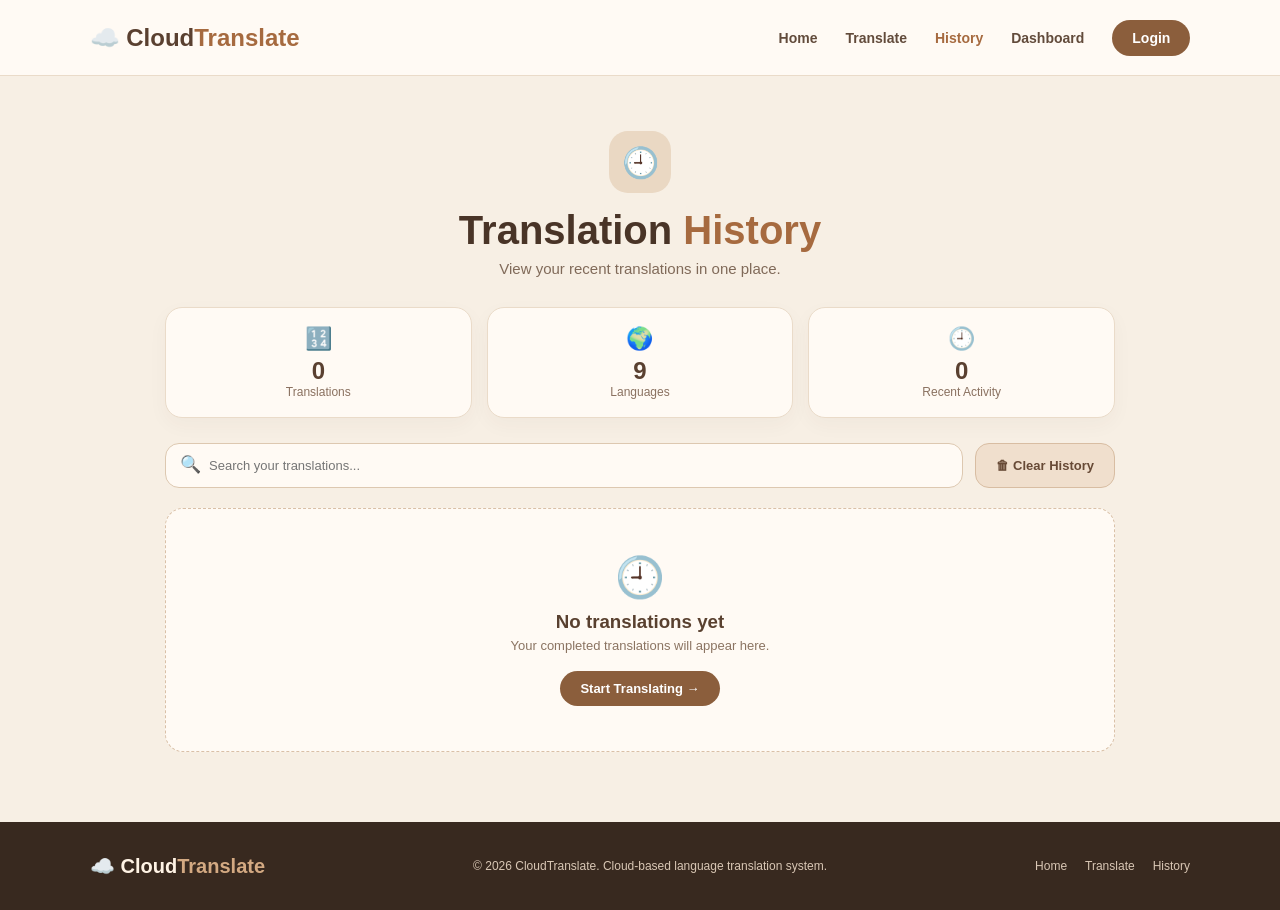
==== commit 0098e9f7: "Update CloudTranslate premium design" ====
--- a/history.html
+++ b/history.html
@@ -2,1622 +2,664 @@
 <html lang="en">
 
 <head>
-
     <meta charset="UTF-8">
-
-    <meta
-        name="viewport"
-        content="width=device-width, initial-scale=1.0"
-    >
-
-    <title>Translation History - CloudTranslate</title>
-
-    <link
-        rel="stylesheet"
-        href="css/style.css"
-    >
+    <meta name="viewport" content="width=device-width, initial-scale=1.0">
+
+    <title>History - CloudTranslate</title>
 
     <style>
-
-        /* =========================================
-           CLOUDTRANSLATE HISTORY
-           SAGE GREEN + CREAM THEME
-        ========================================= */
-
-        :root {
-
-            --cream: #faf7ef;
-            --cream-dark: #f1eadb;
-
-            --sage: #dce8df;
-            --sage-light: #edf4ee;
-
-            --teal: #2f6f68;
-            --dark-teal: #174f4a;
-
-            --text: #18322f;
-            --muted: #647874;
-
-            --white: #ffffff;
-
-            --border: #dce5df;
-
-            --shadow:
-                0 12px 35px
-                rgba(23, 79, 74, 0.10);
-        }
-
-
-        /* =========================================
-           PAGE
-        ========================================= */
+        * {
+            margin: 0;
+            padding: 0;
+            box-sizing: border-box;
+        }
 
         body {
-
-            margin: 0;
-
-            background: var(--cream);
-
-            color: var(--text);
-
-            font-family:
-                Arial,
-                Helvetica,
-                sans-serif;
-
-            transition:
-                background 0.3s ease,
-                color 0.3s ease;
-        }
-
-
-        /* =========================================
-           NAVBAR
-        ========================================= */
-
-        .navbar {
-
+            font-family: "Segoe UI", Arial, sans-serif;
+            background: #f7efe4;
+            color: #3f3025;
+            min-height: 100vh;
+        }
+
+        /* ================= NAVBAR ================= */
+
+        nav {
+            min-height: 76px;
+            padding: 0 7%;
+            background: #fffaf4;
+            border-bottom: 1px solid #eadbc9;
+
+            display: flex;
+            align-items: center;
+            justify-content: space-between;
+
+            position: sticky;
+            top: 0;
+            z-index: 100;
+        }
+
+        .logo {
+            font-size: 24px;
+            font-weight: 700;
+            color: #5a4030;
+        }
+
+        .logo span {
+            color: #a66a3f;
+        }
+
+        .nav-links {
+            display: flex;
+            align-items: center;
+            gap: 28px;
+        }
+
+        .nav-links a {
+            text-decoration: none;
+            color: #624b3b;
+            font-size: 14px;
+            font-weight: 600;
+            transition: 0.25s;
+        }
+
+        .nav-links a:hover {
+            color: #a66a3f;
+        }
+
+        .nav-links .active {
+            color: #a66a3f;
+        }
+
+        .login-btn {
+            padding: 10px 20px;
+            border-radius: 25px;
+            background: #8b5e3c;
+            color: white !important;
+        }
+
+        .login-btn:hover {
+            background: #70482e !important;
+        }
+
+        /* ================= HEADER ================= */
+
+        .page-header {
+            text-align: center;
+            padding: 55px 20px 30px;
+        }
+
+        .page-icon {
+            width: 62px;
+            height: 62px;
+            margin: 0 auto 15px;
+
+            display: flex;
+            align-items: center;
+            justify-content: center;
+
+            background: #ead8c3;
+            border-radius: 19px;
+
+            font-size: 30px;
+        }
+
+        .page-header h1 {
+            font-size: 40px;
+            color: #493427;
+            margin-bottom: 7px;
+        }
+
+        .page-header h1 span {
+            color: #a66a3f;
+        }
+
+        .page-header p {
+            color: #806a59;
+            font-size: 15px;
+        }
+
+        /* ================= MAIN ================= */
+
+        .history-container {
+            width: 90%;
+            max-width: 950px;
+            margin: 0 auto 70px;
+        }
+
+        /* ================= STATS ================= */
+
+        .stats-grid {
+            display: grid;
+            grid-template-columns: repeat(3, 1fr);
+            gap: 15px;
+            margin-bottom: 25px;
+        }
+
+        .stat-card {
+            background: #fffaf4;
+            border: 1px solid #eadbc9;
+            border-radius: 17px;
+            padding: 18px;
+            text-align: center;
+            box-shadow: 0 7px 20px rgba(80, 55, 39, 0.04);
+        }
+
+        .stat-icon {
+            font-size: 22px;
+            margin-bottom: 5px;
+        }
+
+        .stat-number {
+            font-size: 24px;
+            font-weight: 700;
+            color: #5a4030;
+        }
+
+        .stat-label {
+            font-size: 12px;
+            color: #8a7160;
+        }
+
+        /* ================= SEARCH ================= */
+
+        .history-tools {
+            display: flex;
+            justify-content: space-between;
+            gap: 12px;
+            margin-bottom: 20px;
+        }
+
+        .search-box {
+            flex: 1;
+            position: relative;
+        }
+
+        .search-box input {
             width: 100%;
-
-            box-sizing: border-box;
-
-            padding: 18px 7%;
-
-            background:
-                rgba(250, 247, 239, 0.96);
-
-            border-bottom:
-                1px solid var(--border);
-
-            position: sticky;
-
-            top: 0;
-
-            z-index: 1000;
-
-            backdrop-filter:
-                blur(12px);
-        }
-
-
-        .nav-container {
-
+            height: 45px;
+            padding: 0 18px 0 43px;
+
+            border: 1px solid #ddc8b0;
+            border-radius: 14px;
+
+            background: #fffaf4;
+            color: #543e2f;
+
+            font-size: 13px;
+            outline: none;
+        }
+
+        .search-box input:focus {
+            border-color: #a66a3f;
+        }
+
+        .search-icon {
+            position: absolute;
+            left: 15px;
+            top: 11px;
+            font-size: 17px;
+        }
+
+        #clearHistoryButton {
+            height: 45px;
+            padding: 0 20px;
+
+            border: 1px solid #d8bda2;
+            border-radius: 14px;
+
+            background: #f0dfcd;
+            color: #674a36;
+
+            font-size: 13px;
+            font-weight: 700;
+
+            cursor: pointer;
+            transition: 0.25s;
+        }
+
+        #clearHistoryButton:hover {
+            background: #e6ccb1;
+        }
+
+        /* ================= HISTORY BOXES ================= */
+
+        #historyList {
             display: flex;
-
+            flex-direction: column;
+            gap: 12px;
+        }
+
+        .history-item {
+            background: #fffaf4;
+            border: 1px solid #eadbc9;
+            border-radius: 16px;
+
+            padding: 15px 18px;
+
+            box-shadow: 0 5px 16px rgba(80, 55, 39, 0.045);
+
+            transition: 0.25s;
+        }
+
+        .history-item:hover {
+            transform: translateY(-2px);
+            box-shadow: 0 9px 22px rgba(80, 55, 39, 0.08);
+        }
+
+        .history-top {
+            display: flex;
+            justify-content: space-between;
             align-items: center;
-
+            gap: 10px;
+
+            margin-bottom: 9px;
+        }
+
+        .language-pair {
+            font-size: 12px;
+            font-weight: 700;
+            color: #7b573e;
+            background: #f3e4d3;
+            border-radius: 15px;
+            padding: 5px 10px;
+        }
+
+        .history-date {
+            font-size: 11px;
+            color: #9a826f;
+        }
+
+        .translation-content {
+            display: grid;
+            grid-template-columns: 1fr 1fr;
+            gap: 18px;
+        }
+
+        .text-side {
+            min-width: 0;
+        }
+
+        .text-label {
+            font-size: 10px;
+            color: #a08773;
+            text-transform: uppercase;
+            letter-spacing: 0.5px;
+            margin-bottom: 3px;
+        }
+
+        .original-text,
+        .translated-text {
+            font-size: 13px;
+            line-height: 1.45;
+
+            word-break: break-word;
+        }
+
+        .original-text {
+            color: #644b38;
+        }
+
+        .translated-text {
+            color: #493427;
+            font-weight: 600;
+        }
+
+        /* ================= EMPTY STATE ================= */
+
+        .empty-history {
+            background: #fffaf4;
+            border: 1px dashed #d9c0a7;
+            border-radius: 18px;
+
+            padding: 45px 20px;
+            text-align: center;
+        }
+
+        .empty-icon {
+            font-size: 40px;
+            margin-bottom: 10px;
+        }
+
+        .empty-history h3 {
+            color: #59402f;
+            margin-bottom: 5px;
+        }
+
+        .empty-history p {
+            color: #8b7462;
+            font-size: 13px;
+            margin-bottom: 18px;
+        }
+
+        .translate-link {
+            display: inline-block;
+            padding: 10px 20px;
+
+            border-radius: 22px;
+            background: #8b5e3c;
+            color: white;
+
+            text-decoration: none;
+            font-size: 13px;
+            font-weight: 700;
+        }
+
+        .translate-link:hover {
+            background: #70482e;
+        }
+
+        /* ================= FOOTER ================= */
+
+        footer {
+            background: #38291f;
+            color: #d9c7b5;
+            padding: 32px 7%;
+        }
+
+        .footer-content {
+            max-width: 1100px;
+            margin: auto;
+
+            display: flex;
             justify-content: space-between;
-
-            max-width: 1180px;
-
-            margin: auto;
-        }
-
-
-        .logo {
-
-            color:
-                var(--dark-teal);
-
+            align-items: center;
+            gap: 20px;
+        }
+
+        .footer-logo {
+            font-size: 20px;
+            font-weight: 700;
+            color: #fff3e5;
+        }
+
+        .footer-logo span {
+            color: #d3a982;
+        }
+
+        footer p {
+            font-size: 12px;
+        }
+
+        .footer-links {
+            display: flex;
+            gap: 18px;
+        }
+
+        .footer-links a {
+            color: #d9c7b5;
             text-decoration: none;
-
-            font-size: 21px;
-
-            font-weight: 800;
-        }
-
-
-        .nav-links {
-
-            display: flex;
-
-            align-items: center;
-
-            gap: 26px;
-        }
-
-
-        .nav-links a {
-
-            color:
-                var(--muted);
-
-            text-decoration: none;
-
-            font-size: 14px;
-
-            font-weight: 600;
-
-            transition: 0.2s ease;
-        }
-
-
-        .nav-links a:hover,
-        .nav-links a.active {
-
-            color:
-                var(--teal);
-        }
-
-
-        .nav-links a.active {
-
-            position: relative;
-        }
-
-
-        .nav-links a.active::after {
-
-            content: "";
-
-            position: absolute;
-
-            left: 0;
-
-            right: 0;
-
-            bottom: -8px;
-
-            height: 2px;
-
-            background:
-                var(--teal);
-
-            border-radius: 5px;
-        }
-
-
-        .theme-toggle {
-
-            width: 38px;
-
-            height: 38px;
-
-            border: 1px solid
-                var(--border);
-
-            border-radius: 50%;
-
-            background:
-                var(--white);
-
-            cursor: pointer;
-
-            font-size: 17px;
-
-            transition: 0.2s ease;
-        }
-
-
-        .theme-toggle:hover {
-
-            transform:
-                translateY(-2px);
-
-            border-color:
-                var(--teal);
-        }
-
-
-        /* =========================================
-           MAIN
-        ========================================= */
-
-        .history-page {
-
-            width: 86%;
-
-            max-width: 1180px;
-
-            margin: auto;
-
-            padding:
-                60px 0 80px;
-        }
-
-
-        /* =========================================
-           HERO
-        ========================================= */
-
-        .history-hero {
-
-            display: flex;
-
-            align-items: center;
-
-            justify-content: space-between;
-
-            gap: 30px;
-
-            padding:
-                45px 50px;
-
-            margin-bottom: 30px;
-
-            background:
-                var(--sage-light);
-
-            border:
-                1px solid var(--border);
-
-            border-radius: 26px;
-        }
-
-
-        .history-hero-content {
-
-            max-width: 700px;
-        }
-
-
-        .history-hero-badge {
-
-            display: inline-block;
-
-            margin-bottom: 14px;
-
-            padding:
-                8px 13px;
-
-            background:
-                var(--white);
-
-            border:
-                1px solid var(--border);
-
-            border-radius: 30px;
-
-            color:
-                var(--teal);
-
-            font-size: 11px;
-
-            font-weight: 800;
-
-            letter-spacing: 1px;
-        }
-
-
-        .history-hero h1 {
-
-            margin: 0;
-
-            color:
-                var(--dark-teal);
-
-            font-size:
-                clamp(35px, 5vw, 55px);
-
-            line-height: 1.1;
-
-            letter-spacing:
-                -1.5px;
-        }
-
-
-        .history-hero p {
-
-            max-width: 580px;
-
-            margin:
-                17px 0 0;
-
-            color:
-                var(--muted);
-
-            font-size: 16px;
-
-            line-height: 1.7;
-        }
-
-
-        .history-hero-icon {
-
-            width: 105px;
-
-            height: 105px;
-
-            flex-shrink: 0;
-
-            display: flex;
-
-            align-items: center;
-
-            justify-content: center;
-
-            background:
-                var(--teal);
-
-            border-radius: 30px;
-
+            font-size: 12px;
+        }
+
+        .footer-links a:hover {
             color: white;
-
-            font-size: 45px;
-
-            box-shadow:
-                0 12px 25px
-                rgba(47,111,104,0.20);
-        }
-
-
-        /* =========================================
-           FEATURE CARDS
-        ========================================= */
-
-        .history-features {
-
-            display: grid;
-
-            grid-template-columns:
-                repeat(4, 1fr);
-
-            gap: 18px;
-
-            margin-bottom: 28px;
-        }
-
-
-        .history-feature-card {
-
-            display: flex;
-
-            align-items: flex-start;
-
-            gap: 14px;
-
-            padding: 21px;
-
-            background:
-                var(--white);
-
-            border:
-                1px solid var(--border);
-
-            border-radius: 18px;
-
-            transition: 0.25s ease;
-        }
-
-
-        .history-feature-card:hover {
-
-            transform:
-                translateY(-4px);
-
-            box-shadow:
-                var(--shadow);
-        }
-
-
-        .history-feature-icon {
-
-            width: 45px;
-
-            height: 45px;
-
-            flex-shrink: 0;
-
-            display: flex;
-
-            align-items: center;
-
-            justify-content: center;
-
-            background:
-                var(--sage);
-
-            border-radius: 13px;
-
-            font-size: 20px;
-        }
-
-
-        .history-feature-card h3 {
-
-            margin:
-                0 0 6px;
-
-            color:
-                var(--dark-teal);
-
-            font-size: 14px;
-
-            font-weight: 800;
-        }
-
-
-        .history-feature-card p {
-
-            margin: 0;
-
-            color:
-                var(--muted);
-
-            font-size: 12px;
-
-            line-height: 1.6;
-        }
-
-
-        /* =========================================
-           STATISTICS
-        ========================================= */
-
-        .history-stats {
-
-            display: grid;
-
-            grid-template-columns:
-                repeat(3, 1fr);
-
-            gap: 18px;
-
-            margin-bottom: 28px;
-        }
-
-
-        .history-stat-card {
-
-            display: flex;
-
-            align-items: center;
-
-            gap: 16px;
-
-            padding: 23px;
-
-            background:
-                var(--white);
-
-            border:
-                1px solid var(--border);
-
-            border-radius: 18px;
-
-            transition: 0.25s ease;
-        }
-
-
-        .history-stat-card:hover {
-
-            transform:
-                translateY(-3px);
-
-            box-shadow:
-                var(--shadow);
-        }
-
-
-        .history-stat-icon {
-
-            width: 50px;
-
-            height: 50px;
-
-            flex-shrink: 0;
-
-            display: flex;
-
-            align-items: center;
-
-            justify-content: center;
-
-            background:
-                var(--sage);
-
-            border-radius: 14px;
-
-            font-size: 21px;
-        }
-
-
-        .history-stat-card span {
-
-            display: block;
-
-            margin-bottom: 5px;
-
-            color:
-                var(--muted);
-
-            font-size: 12px;
-        }
-
-
-        .history-stat-card strong {
-
-            display: block;
-
-            color:
-                var(--dark-teal);
-
-            font-size: 21px;
-
-            word-break: break-word;
-        }
-
-
-        /* =========================================
-           HISTORY CARD
-        ========================================= */
-
-        .history-card {
-
-            background:
-                var(--white);
-
-            border:
-                1px solid var(--border);
-
-            border-radius: 24px;
-
-            box-shadow:
-                var(--shadow);
-
-            overflow: hidden;
-
-            margin-bottom: 28px;
-        }
-
-
-        .history-card-header {
-
-            display: flex;
-
-            align-items: center;
-
-            justify-content: space-between;
-
-            gap: 20px;
-
-            padding:
-                28px 30px;
-
-            border-bottom:
-                1px solid var(--border);
-        }
-
-
-        .history-section-label {
-
-            color:
-                var(--teal);
-
-            font-size: 11px;
-
-            font-weight: 800;
-
-            letter-spacing: 1.4px;
-        }
-
-
-        .history-card-header h2 {
-
-            margin:
-                6px 0;
-
-            color:
-                var(--dark-teal);
-
-            font-size: 25px;
-        }
-
-
-        .history-card-header p {
-
-            margin: 0;
-
-            color:
-                var(--muted);
-
-            font-size: 13px;
-        }
-
-
-        /* =========================================
-           CLEAR BUTTON
-        ========================================= */
-
-        .clear-history-button {
-
-            padding:
-                11px 16px;
-
-            border:
-                1px solid #e4caca;
-
-            border-radius: 10px;
-
-            background:
-                #fff7f7;
-
-            color:
-                #a13b3b;
-
-            font-size: 12px;
-
-            font-weight: 700;
-
-            cursor: pointer;
-
-            transition: 0.2s ease;
-
-            white-space: nowrap;
-        }
-
-
-        .clear-history-button:hover {
-
-            background:
-                #fceaea;
-
-            transform:
-                translateY(-1px);
-        }
-
-
-        /* =========================================
-           TABLE
-        ========================================= */
-
-        .history-table-wrapper {
-
-            width: 100%;
-
-            overflow-x: auto;
-        }
-
-
-        .history-card table {
-
-            width: 100%;
-
-            border-collapse: collapse;
-
-            min-width: 760px;
-        }
-
-
-        .history-card th {
-
-            padding:
-                15px 18px;
-
-            text-align: left;
-
-            background:
-                var(--sage-light);
-
-            color:
-                var(--dark-teal);
-
-            font-size: 11px;
-
-            font-weight: 800;
-
-            letter-spacing: 0.5px;
-
-            border-bottom:
-                1px solid var(--border);
-        }
-
-
-        .history-card td {
-
-            padding:
-                17px 18px;
-
-            border-bottom:
-                1px solid var(--border);
-
-            color:
-                var(--text);
-
-            font-size: 12px;
-
-            vertical-align: middle;
-        }
-
-
-        .history-card tbody tr {
-
-            transition:
-                background 0.2s ease;
-        }
-
-
-        .history-card tbody tr:hover {
-
-            background:
-                var(--sage-light);
-        }
-
-
-        .history-preview-text {
-
-            max-width: 220px;
-
-            color:
-                var(--muted) !important;
-
-            white-space: nowrap;
-
-            overflow: hidden;
-
-            text-overflow: ellipsis;
-        }
-
-
-        /* =========================================
-           VIEW BUTTON
-        ========================================= */
-
-        .history-view-button {
-
-            padding:
-                8px 14px;
-
-            border:
-                1px solid var(--border);
-
-            border-radius: 9px;
-
-            background:
-                var(--sage-light);
-
-            color:
-                var(--teal);
-
-            font-size: 12px;
-
-            font-weight: 800;
-
-            cursor: pointer;
-
-            transition: 0.2s ease;
-        }
-
-
-        .history-view-button:hover {
-
-            background:
-                var(--teal);
-
-            color: white;
-
-            border-color:
-                var(--teal);
-        }
-
-
-        /* =========================================
-           EMPTY HISTORY
-        ========================================= */
-
-        .empty-history {
-
-            padding:
-                60px 20px;
-
-            text-align: center;
-        }
-
-
-        .empty-icon {
-
-            font-size: 42px;
-
-            margin-bottom: 12px;
-        }
-
-
-        .empty-history h3 {
-
-            margin:
-                0 0 8px;
-
-            color:
-                var(--dark-teal);
-
-            font-size: 19px;
-        }
-
-
-        .empty-history p {
-
-            margin:
-                0 0 20px;
-
-            color:
-                var(--muted);
-
-            font-size: 13px;
-        }
-
-
-        .history-translate-button {
-
-            display: inline-block;
-
-            padding:
-                11px 17px;
-
-            background:
-                var(--teal);
-
-            color: white;
-
-            text-decoration: none;
-
-            border-radius: 10px;
-
-            font-size: 12px;
-
-            font-weight: 800;
-        }
-
-
-        .history-translate-button:hover {
-
-            background:
-                var(--dark-teal);
-        }
-
-
-        /* =========================================
-           INFO CARDS
-        ========================================= */
-
-        .history-info-grid {
-
-            display: grid;
-
-            grid-template-columns:
-                repeat(3, 1fr);
-
-            gap: 18px;
-
-            margin-bottom: 28px;
-        }
-
-
-        .history-info-card {
-
-            padding: 24px;
-
-            background:
-                var(--white);
-
-            border:
-                1px solid var(--border);
-
-            border-radius: 18px;
-
-            transition: 0.25s ease;
-        }
-
-
-        .history-info-card:hover {
-
-            transform:
-                translateY(-3px);
-
-            box-shadow:
-                var(--shadow);
-        }
-
-
-        .history-info-icon {
-
-            width: 45px;
-
-            height: 45px;
-
-            display: flex;
-
-            align-items: center;
-
-            justify-content: center;
-
-            margin-bottom: 15px;
-
-            background:
-                var(--sage);
-
-            border-radius: 13px;
-
-            font-size: 20px;
-        }
-
-
-        .history-info-card h3 {
-
-            margin:
-                0 0 8px;
-
-            color:
-                var(--dark-teal);
-
-            font-size: 15px;
-        }
-
-
-        .history-info-card p {
-
-            margin: 0;
-
-            color:
-                var(--muted);
-
-            font-size: 12px;
-
-            line-height: 1.7;
-        }
-
-
-        /* =========================================
-           ACTION SECTION
-        ========================================= */
-
-        .history-action {
-
-            display: flex;
-
-            align-items: center;
-
-            justify-content: space-between;
-
-            gap: 25px;
-
-            padding:
-                30px 35px;
-
-            background:
-                var(--dark-teal);
-
-            color: white;
-
-            border-radius: 22px;
-        }
-
-
-        .history-action h2 {
-
-            margin:
-                0 0 7px;
-
-            font-size: 24px;
-        }
-
-
-        .history-action p {
-
-            margin: 0;
-
-            color:
-                #c9dfda;
-
-            font-size: 13px;
-        }
-
-
-        .history-main-button {
-
-            display: inline-block;
-
-            padding:
-                13px 19px;
-
-            background:
-                white;
-
-            color:
-                var(--dark-teal);
-
-            text-decoration: none;
-
-            border-radius: 11px;
-
-            font-size: 12px;
-
-            font-weight: 800;
-
-            white-space: nowrap;
-
-            transition: 0.2s ease;
-        }
-
-
-        .history-main-button:hover {
-
-            transform:
-                translateY(-2px);
-
-            background:
-                var(--sage-light);
-        }
-
-
-        /* =========================================
-           FOOTER
-        ========================================= */
-
-        .footer {
-
-            padding:
-                30px 7%;
-
-            background:
-                var(--dark-teal);
-
-            text-align: center;
-
-            color:
-                #c9dfda;
-
-            font-size: 12px;
-        }
-
-
-        .footer p {
-
-            margin: 0;
-        }
-
-
-        /* =========================================
-           TRANSLATION MODAL
-        ========================================= */
-
-        .translation-modal {
-
-            display: none;
-
-            position: fixed;
-
-            inset: 0;
-
-            z-index: 9999;
-
-            align-items: center;
-
-            justify-content: center;
-
-            padding: 20px;
-
-            background:
-                rgba(23, 79, 74, 0.55);
-
-            backdrop-filter:
-                blur(6px);
-        }
-
-
-        .translation-modal.show {
-
-            display: flex;
-        }
-
-
-        .translation-modal-box {
-
-            position: relative;
-
-            width: 100%;
-
-            max-width: 620px;
-
-            max-height: 90vh;
-
-            overflow-y: auto;
-
-            padding: 32px;
-
-            background:
-                var(--white);
-
-            border:
-                1px solid var(--border);
-
-            border-radius: 22px;
-
-            box-shadow:
-                0 25px 60px
-                rgba(23,79,74,0.22);
-
-            animation:
-                translationModalIn
-                0.25s ease;
-        }
-
-
-        @keyframes translationModalIn {
-
-            from {
-
-                opacity: 0;
-
-                transform:
-                    translateY(15px)
-                    scale(0.97);
-            }
-
-            to {
-
-                opacity: 1;
-
-                transform:
-                    translateY(0)
-                    scale(1);
-            }
-        }
-
-
-        /* =========================================
-           CLOSE MODAL
-        ========================================= */
-
-        .close-translation-modal {
-
-            position: absolute;
-
-            top: 18px;
-
-            right: 18px;
-
-            width: 36px;
-
-            height: 36px;
-
-            border:
-                1px solid var(--border);
-
-            border-radius: 10px;
-
-            background:
-                var(--sage-light);
-
-            color:
-                var(--dark-teal);
-
-            font-size: 15px;
-
-            cursor: pointer;
-
-            transition: 0.2s ease;
-        }
-
-
-        .close-translation-modal:hover {
-
-            background:
-                var(--sage);
-
-            transform:
-                scale(1.05);
-        }
-
-
-        /* =========================================
-           MODAL ICON
-        ========================================= */
-
-        .translation-modal-icon {
-
-            width: 52px;
-
-            height: 52px;
-
-            display: flex;
-
-            align-items: center;
-
-            justify-content: center;
-
-            margin-bottom: 14px;
-
-            border-radius: 14px;
-
-            background:
-                var(--sage);
-
-            font-size: 24px;
-        }
-
-
-        /* =========================================
-           MODAL TITLE
-        ========================================= */
-
-        .translation-modal-box h2 {
-
-            margin: 0;
-
-            color:
-                var(--dark-teal);
-
-            font-size: 24px;
-        }
-
-
-        .translation-modal-date {
-
-            margin:
-                6px 0 20px;
-
-            color:
-                var(--muted);
-
-            font-size: 13px;
-        }
-
-
-        /* =========================================
-           LANGUAGE FLOW
-        ========================================= */
-
-        .modal-language-flow {
-
-            display: flex;
-
-            align-items: center;
-
-            gap: 12px;
-
-            margin-bottom: 24px;
-
-            padding:
-                14px 16px;
-
-            background:
-                var(--sage-light);
-
-            border:
-                1px solid var(--border);
-
-            border-radius: 12px;
-        }
-
-
-        .modal-language-flow span {
-
-            color:
-                var(--teal);
-
-            font-size: 14px;
-
-            font-weight: 800;
-        }
-
-
-        .modal-language-flow
-        .modal-arrow {
-
-            color:
-                var(--muted);
-
-            font-size: 18px;
-        }
-
-
-        /* =========================================
-           MODAL TEXT
-        ========================================= */
-
-        .modal-text-section {
-
-            margin-top: 18px;
-        }
-
-
-        .modal-text-section h3 {
-
-            margin:
-                0 0 8px;
-
-            color:
-                var(--dark-teal);
-
-            font-size: 14px;
-        }
-
-
-        .modal-text-box {
-
-            min-height: 70px;
-
-            padding: 16px;
-
-            background:
-                var(--cream);
-
-            border:
-                1px solid var(--border);
-
-            border-radius: 12px;
-
-            color:
-                var(--text);
-
-            font-size: 14px;
-
-            line-height: 1.7;
-
-            white-space: pre-wrap;
-
-            word-break: break-word;
-        }
-
-
-        .translated-modal-text {
-
-            background:
-                var(--sage-light);
-
-            border-color:
-                #bfd5ca;
-
-            color:
-                var(--dark-teal);
-        }
-
-
-        /* =========================================
-           DARK MODE
-        ========================================= */
-
-        body.dark-mode {
-
-            --cream: #102c29;
-            --cream-dark: #153c38;
-
-            --sage: #24534e;
-            --sage-light: #183d39;
-
-            --teal: #69aaa0;
-            --dark-teal: #d8ebe6;
-
-            --text: #e3efec;
-            --muted: #a8bfba;
-
-            --white: #173834;
-
-            --border: #315a55;
-        }
-
-
-        body.dark-mode .navbar {
-
-            background:
-                rgba(16,44,41,0.96);
-        }
-
-
-        body.dark-mode
-        .clear-history-button {
-
-            background:
-                #382626;
-
-            border-color:
-                #684040;
-
-            color:
-                #efaaaa;
-        }
-
-
-        body.dark-mode
-        .clear-history-button:hover {
-
-            background:
-                #4a2d2d;
-        }
-
-
-        body.dark-mode
-        .history-action {
-
-            background:
-                #0b2421;
-        }
-
-
-        body.dark-mode
-        .history-main-button {
-
-            color:
-                #102c29;
-        }
-
-
-        body.dark-mode
-        .translation-modal {
-
-            background:
-                rgba(4,25,22,0.72);
-        }
-
-
-        /* =========================================
-           RESPONSIVE
-        ========================================= */
-
-        @media (max-width: 1000px) {
-
-            .history-features {
-
-                grid-template-columns:
-                    repeat(2, 1fr);
-            }
-
-            .history-stats {
-
-                grid-template-columns:
-                    1fr;
-            }
-
-            .history-info-grid {
-
-                grid-template-columns:
-                    1fr;
-            }
-        }
-
+        }
+
+        /* ================= RESPONSIVE ================= */
 
         @media (max-width: 750px) {
 
+            nav {
+                padding: 18px 5%;
+            }
+
             .nav-links {
-
-                gap: 12px;
-            }
-
-            .nav-links a {
-
-                font-size: 12px;
-            }
-
-            .history-page {
-
-                width: 92%;
-
-                padding-top: 40px;
-            }
-
-            .history-hero {
-
-                padding:
-                    32px 25px;
-
-                flex-direction:
-                    column;
-
-                align-items:
-                    flex-start;
-            }
-
-            .history-hero-icon {
-
-                width: 75px;
-
-                height: 75px;
-
-                border-radius: 22px;
-
-                font-size: 30px;
-            }
-
-            .history-card-header {
-
-                flex-direction:
-                    column;
-
-                align-items:
-                    flex-start;
-            }
-
-            .history-action {
-
-                flex-direction:
-                    column;
-
-                align-items:
-                    flex-start;
-            }
-        }
-
-
-        @media (max-width: 600px) {
-
-            .history-features {
-
-                grid-template-columns:
-                    1fr;
-            }
-
-            .nav-container {
-
-                align-items:
-                    flex-start;
-
+                gap: 13px;
+                flex-wrap: wrap;
+                justify-content: center;
+            }
+
+            .stats-grid {
+                grid-template-columns: 1fr 1fr;
+            }
+
+            .translation-content {
+                grid-template-columns: 1fr;
                 gap: 10px;
             }
 
-            .nav-links {
-
-                flex-wrap:
-                    wrap;
-
-                justify-content:
-                    flex-end;
-            }
-
-            .translation-modal {
-
-                padding: 12px;
-            }
-
-            .translation-modal-box {
-
-                padding:
-                    24px 18px;
-
-                border-radius:
-                    17px;
-            }
-
-            .translation-modal-box h2 {
-
-                font-size: 20px;
-            }
-        }
-
+            .footer-content {
+                flex-direction: column;
+                text-align: center;
+            }
+        }
+
+        @media (max-width: 550px) {
+
+            nav {
+                flex-direction: column;
+                gap: 14px;
+            }
+
+            .page-header h1 {
+                font-size: 32px;
+            }
+
+            .stats-grid {
+                grid-template-columns: 1fr;
+            }
+
+            .history-tools {
+                flex-direction: column;
+            }
+
+            #clearHistoryButton {
+                width: 100%;
+            }
+
+            .history-item {
+                padding: 13px;
+            }
+        }
     </style>
-
 </head>
 
-
 <body>
 
-
-    <!-- =========================
-         NAVBAR
-    ========================= -->
-
-    <nav class="navbar">
-
-        <div class="nav-container">
+    <!-- ================= NAVBAR ================= -->
+
+    <nav>
+
+        <div class="logo">
+            ☁️ Cloud<span>Translate</span>
+        </div>
+
+        <div class="nav-links">
+
+            <a href="index.html">
+                Home
+            </a>
+
+            <a href="translate.html">
+                Translate
+            </a>
+
+            <a href="history.html" class="active">
+                History
+            </a>
+
+            <a href="dashboard.html">
+                Dashboard
+            </a>
+
+            <a href="login.html" class="login-btn">
+                Login
+            </a>
+
+        </div>
+
+    </nav>
+
+
+    <!-- ================= HEADER ================= -->
+
+    <section class="page-header">
+
+        <div class="page-icon">
+            🕘
+        </div>
+
+        <h1>
+            Translation <span>History</span>
+        </h1>
+
+        <p>
+            View your recent translations in one place.
+        </p>
+
+    </section>
+
+
+    <!-- ================= MAIN ================= -->
+
+    <main class="history-container">
+
+
+        <!-- STATS -->
+
+        <div class="stats-grid">
+
+            <div class="stat-card">
+
+                <div class="stat-icon">
+                    🔢
+                </div>
+
+                <div
+                    class="stat-number"
+                    id="totalTranslations">
+                    0
+                </div>
+
+                <div class="stat-label">
+                    Translations
+                </div>
+
+            </div>
+
+
+            <div class="stat-card">
+
+                <div class="stat-icon">
+                    🌍
+                </div>
+
+                <div
+                    class="stat-number"
+                    id="languageCount">
+                    9
+                </div>
+
+                <div class="stat-label">
+                    Languages
+                </div>
+
+            </div>
+
+
+            <div class="stat-card">
+
+                <div class="stat-icon">
+                    🕘
+                </div>
+
+                <div
+                    class="stat-number"
+                    id="recentCount">
+                    0
+                </div>
+
+                <div class="stat-label">
+                    Recent Activity
+                </div>
+
+            </div>
+
+        </div>
+
+
+        <!-- SEARCH -->
+
+        <div class="history-tools">
+
+            <div class="search-box">
+
+                <span class="search-icon">
+                    🔍
+                </span>
+
+                <input
+                    type="text"
+                    id="historySearch"
+                    placeholder="Search your translations...">
+
+            </div>
+
+
+            <button
+                type="button"
+                id="clearHistoryButton">
+
+                🗑 Clear History
+
+            </button>
+
+        </div>
+
+
+        <!-- HISTORY LIST -->
+
+        <div id="historyList">
+        </div>
+
+
+        <!-- EMPTY STATE -->
+
+        <div
+            class="empty-history"
+            id="emptyHistory"
+            style="display: none;">
+
+            <div class="empty-icon">
+                🕘
+            </div>
+
+            <h3>
+                No translations yet
+            </h3>
+
+            <p>
+                Your completed translations will appear here.
+            </p>
 
             <a
-                href="index.html"
-                class="logo"
-            >
-                ☁️ CloudTranslate
+                href="translate.html"
+                class="translate-link">
+
+                Start Translating →
+
             </a>
 
-
-            <div class="nav-links">
+        </div>
+
+    </main>
+
+
+    <!-- ================= FOOTER ================= -->
+
+    <footer>
+
+        <div class="footer-content">
+
+            <div class="footer-logo">
+                ☁️ Cloud<span>Translate</span>
+            </div>
+
+            <p>
+                © 2026 CloudTranslate. Cloud-based language translation system.
+            </p>
+
+            <div class="footer-links">
 
                 <a href="index.html">
                     Home
@@ -1627,597 +669,328 @@
                     Translate
                 </a>
 
-                <a
-                    href="history.html"
-                    class="active"
-                >
+                <a href="history.html">
                     History
                 </a>
 
-                <a href="login.html">
-                    Logout
-                </a>
-
-                <button
-                    id="themeToggle"
-                    class="theme-toggle"
-                    aria-label="Toggle dark mode"
-                >
-                    🌙
-                </button>
-
             </div>
 
         </div>
 
-    </nav>
-
-
-    <!-- =========================
-         MAIN CONTENT
-    ========================= -->
-
-    <main class="history-page">
-
-
-        <!-- HERO -->
-
-        <section class="history-hero">
-
-            <div class="history-hero-content">
-
-                <span class="history-hero-badge">
-                    🕘 TRANSLATION ACTIVITY
-                </span>
-
-                <h1>
-                    Your Translation History
-                </h1>
-
-                <p>
-                    Track, review and manage your
-                    recent translation activity
-                    in one place.
-                </p>
-
-            </div>
-
-
-            <div class="history-hero-icon">
-                ☁️
-            </div>
-
-        </section>
-
-
-        <!-- FEATURE CARDS -->
-
-        <section class="history-features">
-
-
-            <div class="history-feature-card">
-
-                <div class="history-feature-icon">
-                    🌍
-                </div>
-
-                <div>
-
-                    <h3>
-                        Multiple Languages
-                    </h3>
-
-                    <p>
-                        Translate text between
-                        different supported languages.
-                    </p>
-
-                </div>
-
-            </div>
-
-
-            <div class="history-feature-card">
-
-                <div class="history-feature-icon">
-                    ⚡
-                </div>
-
-                <div>
-
-                    <h3>
-                        Fast Translation
-                    </h3>
-
-                    <p>
-                        Send translation requests
-                        and receive results quickly.
-                    </p>
-
-                </div>
-
-            </div>
-
-
-            <div class="history-feature-card">
-
-                <div class="history-feature-icon">
-                    ☁️
-                </div>
-
-                <div>
-
-                    <h3>
-                        Cloud Powered
-                    </h3>
-
-                    <p>
-                        Uses cloud infrastructure
-                        for reliable processing.
-                    </p>
-
-                </div>
-
-            </div>
-
-
-            <div class="history-feature-card">
-
-                <div class="history-feature-icon">
-                    🔐
-                </div>
-
-                <div>
-
-                    <h3>
-                        Secure Access
-                    </h3>
-
-                    <p>
-                        User authentication can be
-                        handled through cloud services.
-                    </p>
-
-                </div>
-
-            </div>
-
-
-        </section>
-
-
-        <!-- STATISTICS -->
-
-        <section class="history-stats">
-
-
-            <div class="history-stat-card">
-
-                <div class="history-stat-icon">
-                    🌐
-                </div>
-
-                <div>
-
-                    <span>
-                        Total Translations
-                    </span>
-
-                    <strong id="totalTranslations">
-                        0
-                    </strong>
-
-                </div>
-
-            </div>
-
-
-            <div class="history-stat-card">
-
-                <div class="history-stat-icon">
-                    📝
-                </div>
-
-                <div>
-
-                    <span>
-                        Characters Translated
-                    </span>
-
-                    <strong id="totalCharacters">
-                        0
-                    </strong>
-
-                </div>
-
-            </div>
-
-
-            <div class="history-stat-card">
-
-                <div class="history-stat-icon">
-                    🕒
-                </div>
-
-                <div>
-
-                    <span>
-                        Last Translation
-                    </span>
-
-                    <strong id="lastTranslation">
-                        None
-                    </strong>
-
-                </div>
-
-            </div>
-
-
-        </section>
-
-
-        <!-- HISTORY TABLE -->
-
-        <section class="history-card">
-
-
-            <div class="history-card-header">
-
-                <div>
-
-                    <span class="history-section-label">
-                        RECENT ACTIVITY
-                    </span>
-
-                    <h2>
-                        Recent Translations
-                    </h2>
-
-                    <p>
-                        Click a translation to view
-                        its complete details.
-                    </p>
-
-                </div>
-
-
-                <button
-                    id="clearHistoryButton"
-                    class="clear-history-button"
-                >
-                    🗑️ Clear History
-                </button>
-
-            </div>
-
-
-            <div class="history-table-wrapper">
-
-                <table>
-
-                    <thead>
-
-                        <tr>
-
-                            <th>
-                                Date
-                            </th>
-
-                            <th>
-                                From
-                            </th>
-
-                            <th>
-                                To
-                            </th>
-
-                            <th>
-                                Original Text
-                            </th>
-
-                            <th>
+    </footer>
+
+
+    <!-- ================= HISTORY SCRIPT ================= -->
+
+    <script>
+
+        const historyList =
+            document.getElementById("historyList");
+
+        const emptyHistory =
+            document.getElementById("emptyHistory");
+
+        const searchInput =
+            document.getElementById("historySearch");
+
+        const clearButton =
+            document.getElementById("clearHistoryButton");
+
+        const totalTranslations =
+            document.getElementById("totalTranslations");
+
+        const recentCount =
+            document.getElementById("recentCount");
+
+
+        function getHistory() {
+
+            try {
+
+                const saved =
+                    JSON.parse(
+                        localStorage.getItem("translationHistory")
+                    );
+
+                return Array.isArray(saved) ? saved : [];
+
+            } catch (error) {
+
+                return [];
+
+            }
+
+        }
+
+
+        function formatDate(item) {
+
+            if (item.date) {
+                return item.date;
+            }
+
+            if (item.timestamp) {
+
+                return new Date(
+                    item.timestamp
+                ).toLocaleString();
+
+            }
+
+            return "Recent";
+
+        }
+
+
+        function getValue(item, keys) {
+
+            for (const key of keys) {
+
+                if (
+                    item[key] !== undefined &&
+                    item[key] !== null &&
+                    item[key] !== ""
+                ) {
+
+                    return item[key];
+
+                }
+
+            }
+
+            return "";
+
+        }
+
+
+        function renderHistory(searchTerm = "") {
+
+            const history =
+                getHistory();
+
+            totalTranslations.textContent =
+                history.length;
+
+            recentCount.textContent =
+                history.length > 0
+                    ? Math.min(history.length, 5)
+                    : 0;
+
+
+            const search =
+                searchTerm.toLowerCase().trim();
+
+
+            const filtered =
+                history.filter(item => {
+
+                    const source =
+                        getValue(item, [
+                            "sourceText",
+                            "source",
+                            "originalText",
+                            "text"
+                        ]);
+
+                    const translation =
+                        getValue(item, [
+                            "translatedText",
+                            "translation",
+                            "translated"
+                        ]);
+
+                    const combined =
+                        (
+                            source +
+                            " " +
+                            translation
+                        ).toLowerCase();
+
+                    return combined.includes(search);
+
+                });
+
+
+            historyList.innerHTML = "";
+
+
+            if (filtered.length === 0) {
+
+                historyList.style.display = "none";
+                emptyHistory.style.display = "block";
+
+                return;
+
+            }
+
+
+            historyList.style.display = "flex";
+            emptyHistory.style.display = "none";
+
+
+            filtered.forEach(item => {
+
+                const source =
+                    getValue(item, [
+                        "sourceText",
+                        "source",
+                        "originalText",
+                        "text"
+                    ]) || "No source text";
+
+
+                const translation =
+                    getValue(item, [
+                        "translatedText",
+                        "translation",
+                        "translated"
+                    ]) || "No translation";
+
+
+                const sourceLanguage =
+                    getValue(item, [
+                        "sourceLanguage",
+                        "sourceLang"
+                    ]) || "Source";
+
+
+                const targetLanguage =
+                    getValue(item, [
+                        "targetLanguage",
+                        "targetLang"
+                    ]) || "Target";
+
+
+                const date =
+                    formatDate(item);
+
+
+                const card =
+                    document.createElement("div");
+
+                card.className =
+                    "history-item";
+
+
+                card.innerHTML = `
+
+                    <div class="history-top">
+
+                        <span class="language-pair">
+                            ${sourceLanguage}
+                            →
+                            ${targetLanguage}
+                        </span>
+
+                        <span class="history-date">
+                            🕘 ${date}
+                        </span>
+
+                    </div>
+
+
+                    <div class="translation-content">
+
+                        <div class="text-side">
+
+                            <div class="text-label">
+                                Original
+                            </div>
+
+                            <div class="original-text">
+                                ${escapeHtml(source)}
+                            </div>
+
+                        </div>
+
+
+                        <div class="text-side">
+
+                            <div class="text-label">
                                 Translation
-                            </th>
-
-                            <th>
-                                Action
-                            </th>
-
-                        </tr>
-
-                    </thead>
-
-
-                    <tbody id="historyTableBody">
-
-                    </tbody>
-
-                </table>
-
-            </div>
-
-        </section>
-
-
-        <!-- INFO CARDS -->
-
-        <section class="history-info-grid">
-
-
-            <div class="history-info-card">
-
-                <div class="history-info-icon">
-                    📊
-                </div>
-
-                <h3>
-                    Your Activity
-                </h3>
-
-                <p>
-                    Keep track of your previous
-                    translation activity and
-                    character usage.
-                </p>
-
-            </div>
-
-
-            <div class="history-info-card">
-
-                <div class="history-info-icon">
-                    ⚡
-                </div>
-
-                <h3>
-                    Quick Translation
-                </h3>
-
-                <p>
-                    Return to the translation
-                    page whenever you need
-                    another translation.
-                </p>
-
-            </div>
-
-
-            <div class="history-info-card">
-
-                <div class="history-info-icon">
-                    ☁️
-                </div>
-
-                <h3>
-                    CloudTranslate
-                </h3>
-
-                <p>
-                    A cloud-based translation
-                    system designed for fast
-                    and convenient language access.
-                </p>
-
-            </div>
-
-
-        </section>
-
-
-        <!-- START TRANSLATION -->
-
-        <section class="history-action">
-
-            <div>
-
-                <h2>
-                    Need another translation?
-                </h2>
-
-                <p>
-                    Start a new translation
-                    whenever you are ready.
-                </p>
-
-            </div>
-
-
-            <a
-                href="translate.html"
-                class="history-main-button"
-            >
-                Start New Translation →
-            </a>
-
-        </section>
-
-
-    </main>
-
-
-    <!-- FOOTER -->
-
-    <footer class="footer">
-
-        <p>
-            © 2026 CloudTranslate.
-            Cloud-Based Language Translation System.
-        </p>
-
-    </footer>
-
-
-    <!-- =========================
-         TRANSLATION DETAILS MODAL
-    ========================= -->
-
-    <div
-        id="translationModal"
-        class="translation-modal"
-    >
-
-        <div
-            class="translation-modal-box"
-        >
-
-
-            <button
-                id="closeTranslationModal"
-                class="close-translation-modal"
-                aria-label="Close"
-            >
-                ✕
-            </button>
-
-
-            <div class="translation-modal-icon">
-                🌐
-            </div>
-
-
-            <h2>
-                Translation Details
-            </h2>
-
-
-            <p class="translation-modal-date">
-
-                <span id="modalDate">
-                    -
-                </span>
-
-            </p>
-
-
-            <div class="modal-language-flow">
-
-                <span id="modalFromLanguage">
-                    English
-                </span>
-
-                <span class="modal-arrow">
-                    →
-                </span>
-
-                <span id="modalToLanguage">
-                    Hindi
-                </span>
-
-            </div>
-
-
-            <div class="modal-text-section">
-
-                <h3>
-                    📝 Original Text
-                </h3>
-
-                <div
-                    id="modalOriginalText"
-                    class="modal-text-box"
-                >
-                    -
-                </div>
-
-            </div>
-
-
-            <div class="modal-text-section">
-
-                <h3>
-                    🔄 Translation
-                </h3>
-
-                <div
-                    id="modalTranslatedText"
-                    class="modal-text-box translated-modal-text"
-                >
-                    -
-                </div>
-
-            </div>
-
-
-        </div>
-
-    </div>
-
-
-    <!-- HISTORY JAVASCRIPT -->
-
-    <script src="js/history.js"></script>
-
-
-    <!-- DARK MODE -->
-
-    <script>
-
-        const themeToggle =
-            document.getElementById(
-                "themeToggle"
-            );
-
-
-        const savedTheme =
-            localStorage.getItem(
-                "cloudTranslateTheme"
-            );
-
-
-        if (savedTheme === "dark") {
-
-            document.body.classList.add(
-                "dark-mode"
-            );
-
-            themeToggle.innerText =
-                "☀️";
-
-        }
-
-
-        themeToggle.addEventListener(
+                            </div>
+
+                            <div class="translated-text">
+                                ${escapeHtml(translation)}
+                            </div>
+
+                        </div>
+
+                    </div>
+
+                `;
+
+
+                historyList.appendChild(card);
+
+            });
+
+        }
+
+
+        function escapeHtml(text) {
+
+            const div =
+                document.createElement("div");
+
+            div.textContent =
+                String(text);
+
+            return div.innerHTML;
+
+        }
+
+
+        searchInput.addEventListener(
+            "input",
+            function () {
+
+                renderHistory(
+                    searchInput.value
+                );
+
+            }
+        );
+
+
+        clearButton.addEventListener(
             "click",
             function () {
 
-                document.body.classList.toggle(
-                    "dark-mode"
-                );
-
-
-                if (
-                    document.body.classList.contains(
-                        "dark-mode"
-                    )
-                ) {
-
-                    themeToggle.innerText =
-                        "☀️";
-
-                    localStorage.setItem(
-                        "cloudTranslateTheme",
-                        "dark"
+                const history =
+                    getHistory();
+
+                if (history.length === 0) {
+
+                    return;
+
+                }
+
+
+                const confirmation =
+                    confirm(
+                        "Are you sure you want to clear your translation history?"
                     );
 
-                } else {
-
-                    themeToggle.innerText =
-                        "🌙";
-
-                    localStorage.setItem(
-                        "cloudTranslateTheme",
-                        "light"
+
+                if (confirmation) {
+
+                    localStorage.removeItem(
+                        "translationHistory"
                     );
 
+                    renderHistory();
+
                 }
 
             }
         );
 
+
+        renderHistory();
+
     </script>
 
-
 </body>
 
 </html>
